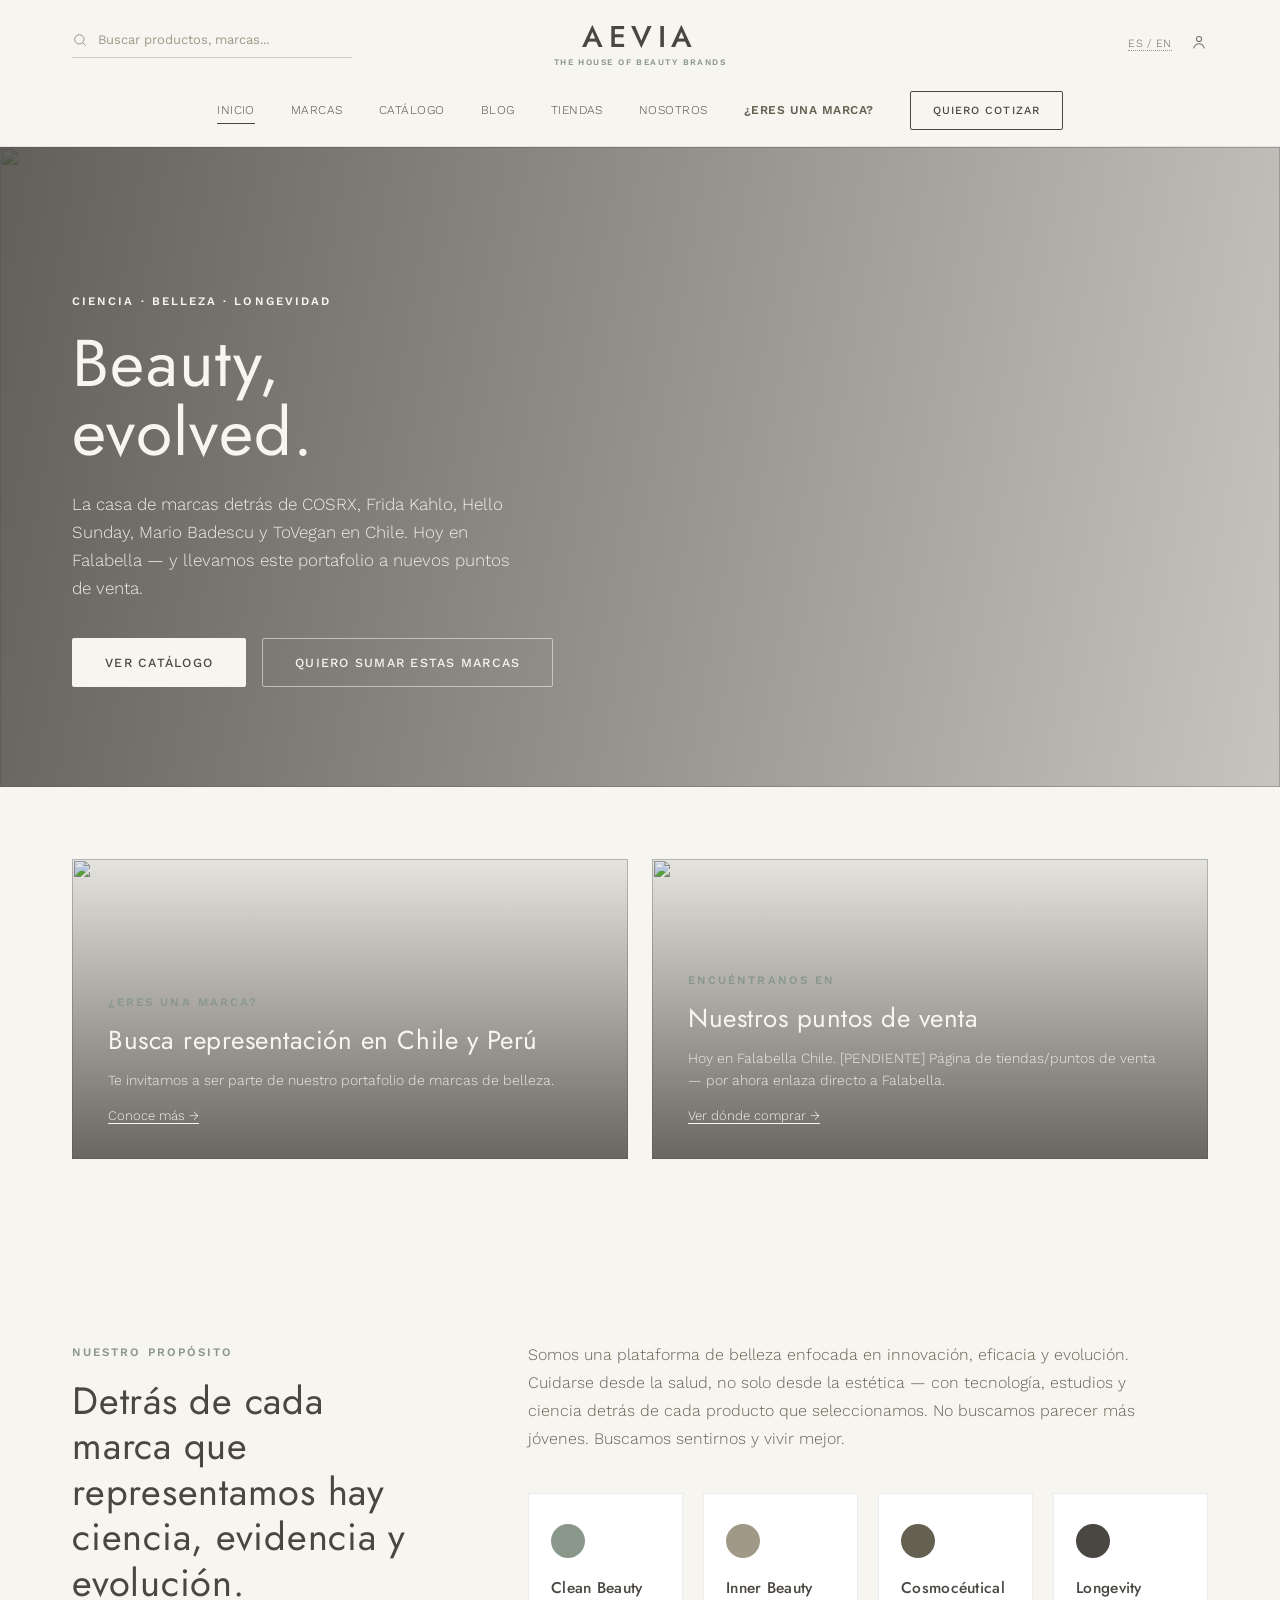
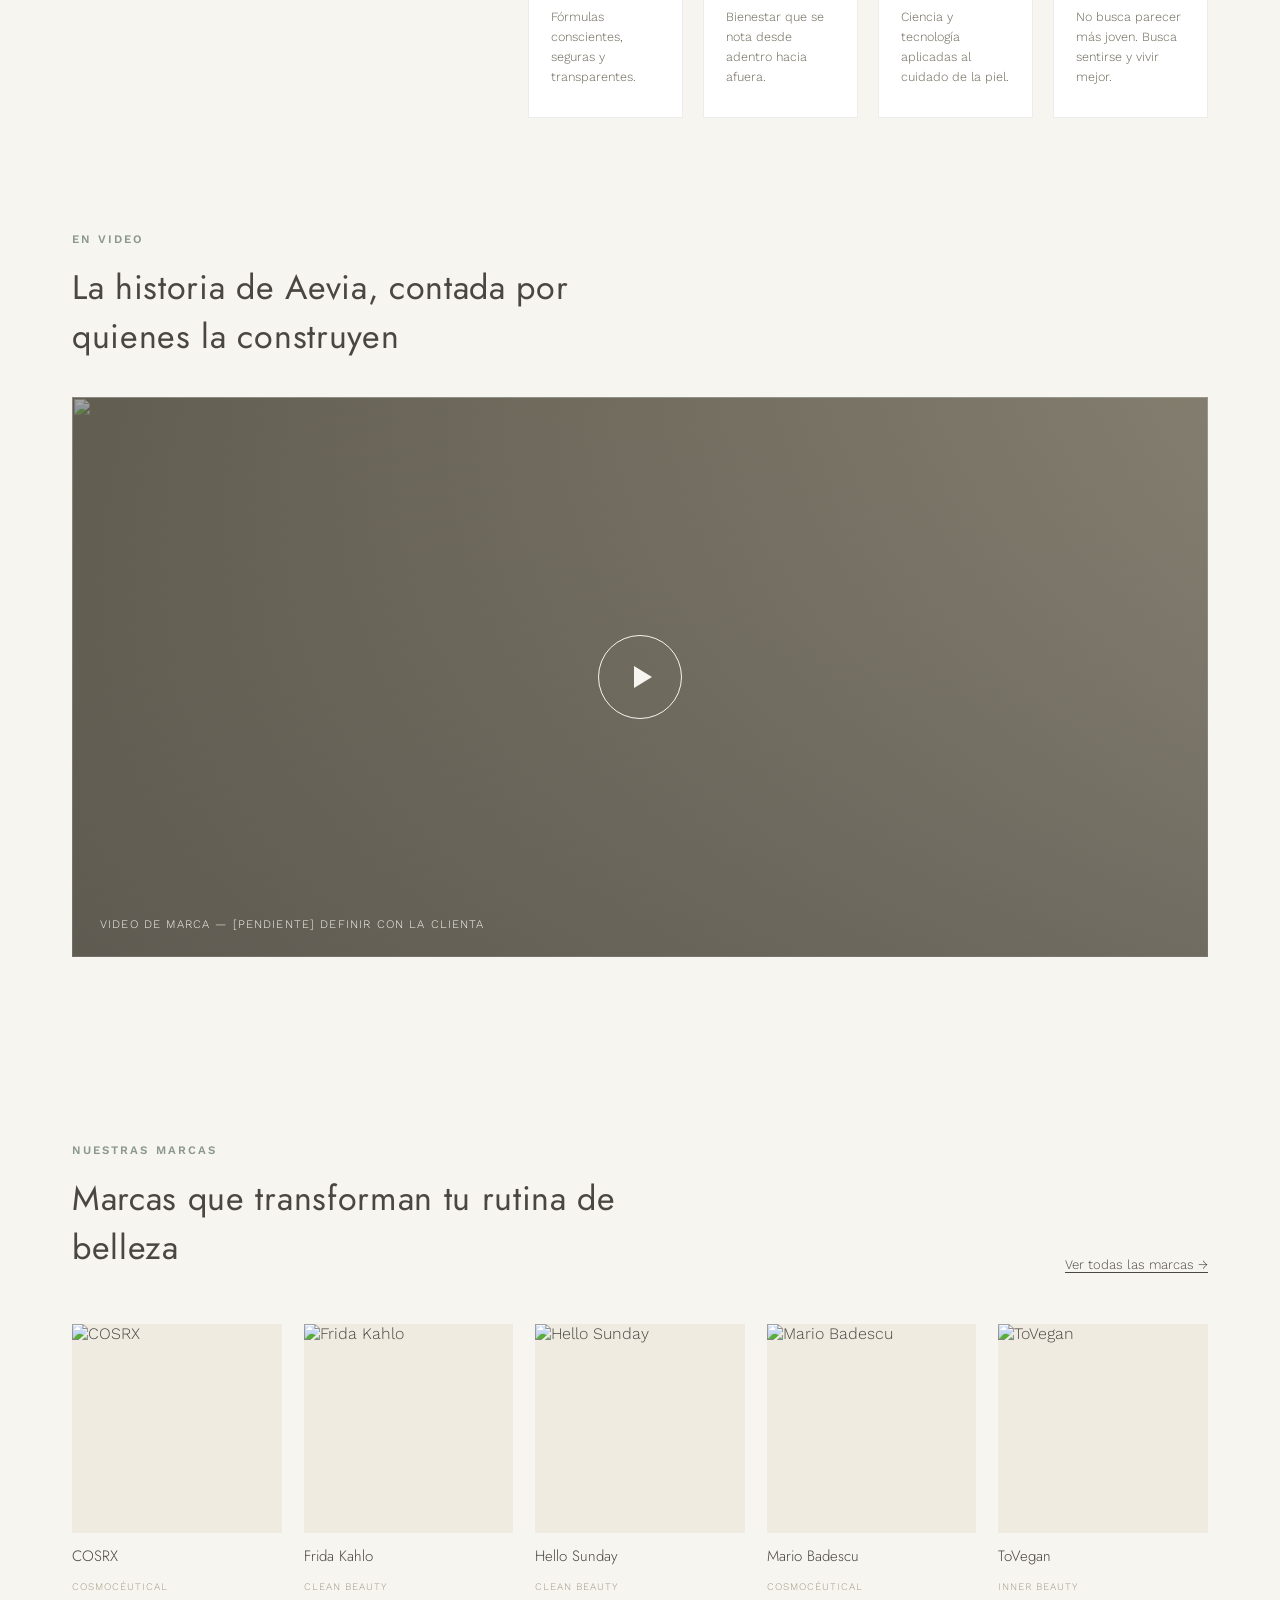
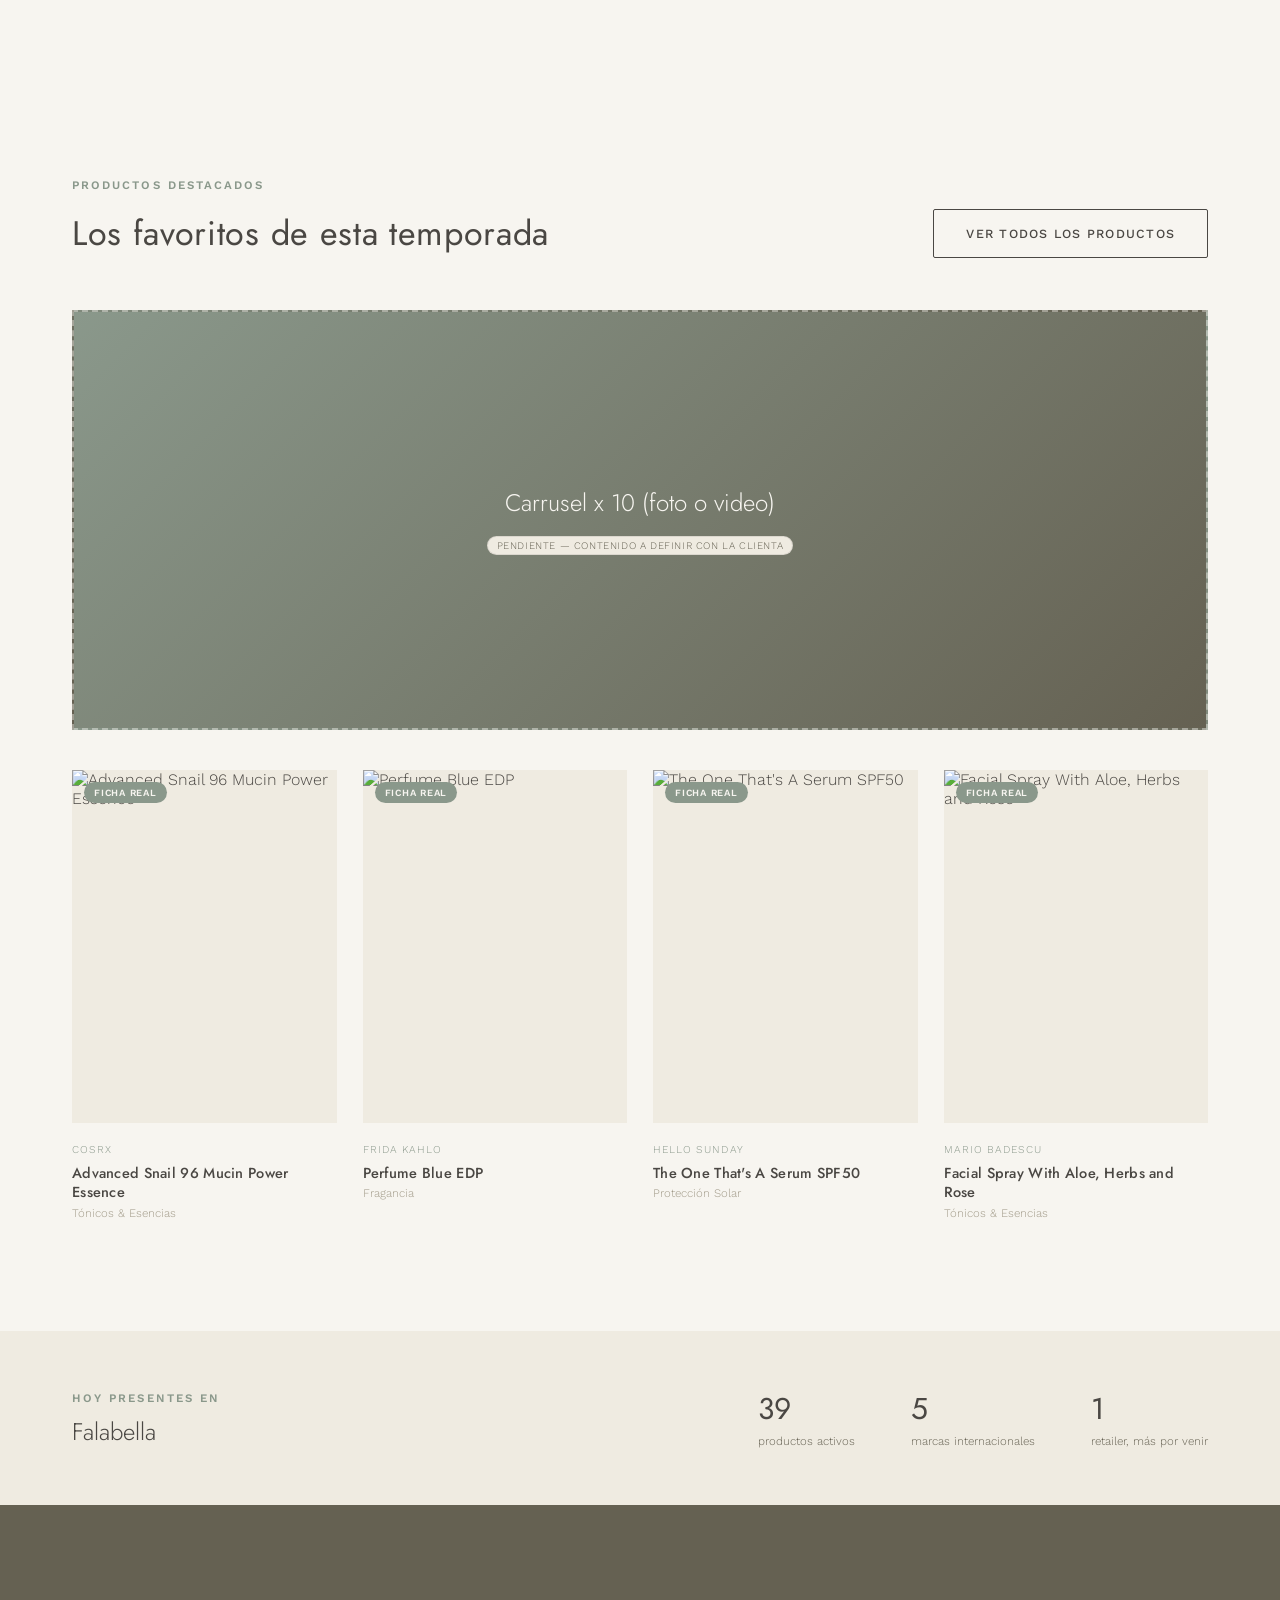
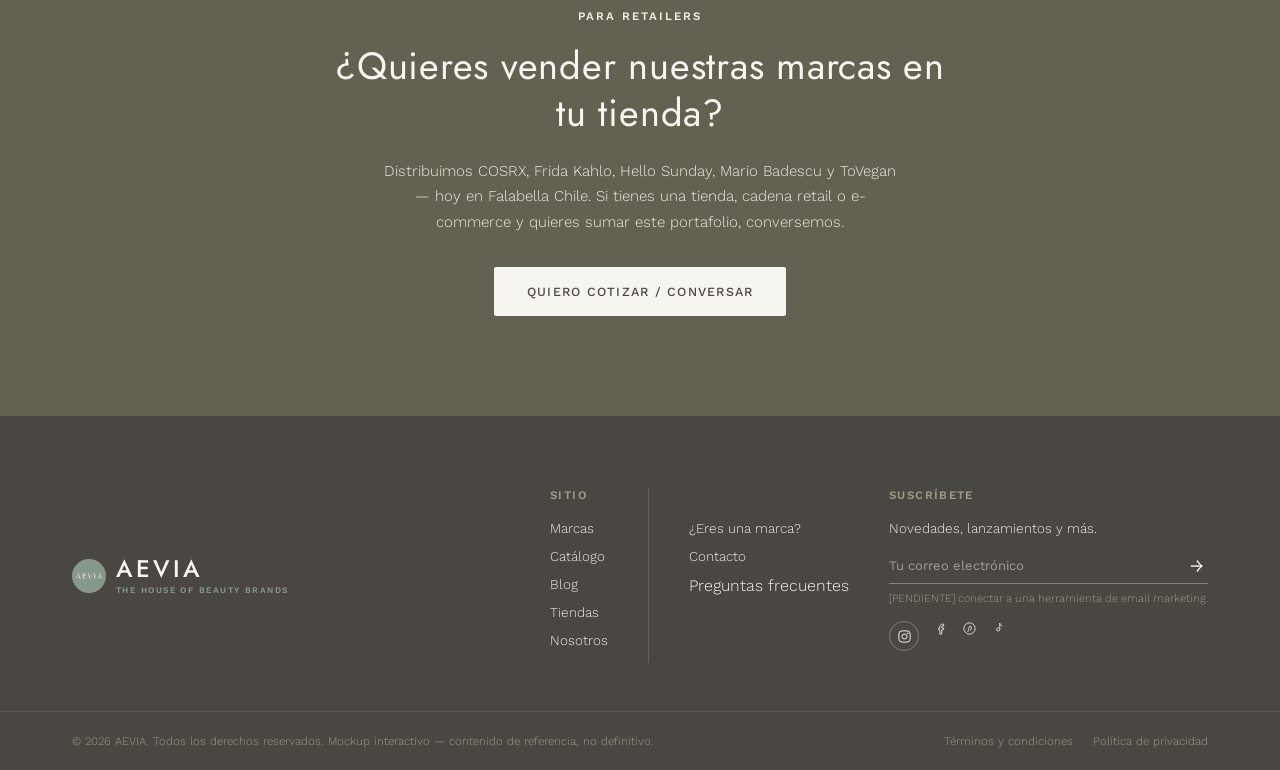
==== index.html @ 747edf34 "Add files via upload" ====
<!doctype html>
<html lang="es">
<head>
<meta charset="utf-8">
<meta name="viewport" content="width=device-width, initial-scale=1">
<title>AEVIA — The House of Beauty Brands</title>
<meta name="description" content="Catálogo B2B de AEVIA, casa de marcas de belleza. Cosmética clínica, clean beauty y longevity. Mockup interactivo — no es la tienda final.">
<link rel="preconnect" href="https://fonts.googleapis.com">
<link rel="preconnect" href="https://fonts.gstatic.com" crossorigin>
<link href="https://fonts.googleapis.com/css2?family=Jost:wght@300;400;500;600&family=Work+Sans:wght@300;400;500;600&display=swap" rel="stylesheet">
<link rel="stylesheet" href="css/styles.css?v=4">
</head>
<body>
<a class="skip-link" href="#main">Saltar al contenido</a>

<header class="site-header">
  <div class="header-top">
    <form class="header-search" action="catalogo.html" method="get">
      <svg width="16" height="16" viewBox="0 0 24 24" fill="none"><circle cx="11" cy="11" r="7" stroke="#4a4743" stroke-width="1.5"/><path d="m20 20-3.5-3.5" stroke="#4a4743" stroke-width="1.5" stroke-linecap="round"/></svg>
      <input type="search" name="buscar" placeholder="Buscar productos, marcas...">
    </form>
    <a href="index.html" class="brand-lockup-center">
      <span class="logo">AEVIA</span>
      <span class="sub">THE HOUSE OF BEAUTY BRANDS</span>
    </a>
    <div class="header-actions">
      <span class="lang-toggle" title="[PENDIENTE] Sitio bilingüe — hoy solo en español">ES / EN</span>
      <span class="icon-link" title="[PENDIENTE] Cuenta de usuario — fase 2, requiere carrito" aria-label="Mi cuenta (pendiente)">
        <svg width="18" height="18" viewBox="0 0 24 24" fill="none"><circle cx="12" cy="8" r="3.4" stroke="#4a4743" stroke-width="1.4"/><path d="M5 20c1.2-3.8 4.2-5.8 7-5.8s5.8 2 7 5.8" stroke="#4a4743" stroke-width="1.4" stroke-linecap="round"/></svg>
      </span>
      <button class="nav-toggle" aria-label="Abrir menú" aria-expanded="false">
        <svg width="24" height="24" viewBox="0 0 24 24" fill="none"><path d="M3 6h18M3 12h18M3 18h18" stroke="#4a4743" stroke-width="1.5"/></svg>
      </button>
    </div>
  </div>
  <nav class="main-nav">
    <a class="nav-link" data-nav="inicio" href="index.html">Inicio</a>
    <a class="nav-link" data-nav="marcas" href="marcas.html">Marcas</a>
    <a class="nav-link" data-nav="catalogo" href="catalogo.html">Catálogo</a>
    <a class="nav-link" data-nav="blog" href="blog.html">Blog</a>
    <a class="nav-link" data-nav="tiendas" href="tiendas.html">Tiendas</a>
    <a class="nav-link" data-nav="nosotros" href="nosotros.html">Nosotros</a>
    <a class="nav-link accent" data-nav="para-marcas" href="para-marcas.html">¿Eres una marca?</a>
    <a href="contacto.html"><button class="btn btn-outline-dark btn-sm">Quiero cotizar</button></a>
  </nav>
</header>

<main id="main">

  <!-- HERO -->
  <section class="hero">
    <div class="hero-media">
      <img src="https://images.unsplash.com/photo-1675773051474-55c4b7d2cf53?auto=format&fit=crop&w=1800&h=1200&q=80" alt="" loading="eager">
    </div>
    <div class="hero-content">
      <span class="eyebrow" style="color:var(--cream)">Ciencia · Belleza · Longevidad</span>
      <h1>Beauty,<br>evolved.</h1>
      <p>La casa de marcas detrás de COSRX, Frida Kahlo, Hello Sunday, Mario Badescu y ToVegan en Chile. Hoy en Falabella — y llevamos este portafolio a nuevos puntos de venta.</p>
      <div class="hero-actions">
        <a href="catalogo.html"><button class="btn btn-cream">Ver catálogo</button></a>
        <a href="contacto.html"><button class="btn btn-outline-light">Quiero sumar estas marcas</button></a>
      </div>
    </div>
  </section>

  <!-- DOS CAMINOS -->
  <section class="section-tight">
    <div class="split-banner">
      <a class="split-banner-card fade-up" href="para-marcas.html">
        <img src="https://images.unsplash.com/photo-1614935151651-0bea6508db6b?auto=format&fit=crop&w=900&h=700&q=80" alt="">
        <div class="scrim"></div>
        <span class="eyebrow" style="color:var(--sage)">¿Eres una marca?</span>
        <h3 style="font-family:'Jost',sans-serif; font-size:26px; font-weight:400; color:var(--cream); margin:12px 0 10px">Busca representación en Chile y Perú</h3>
        <p style="font-size:14px; line-height:1.6; color:var(--cream-alt); margin-bottom:16px">Te invitamos a ser parte de nuestro portafolio de marcas de belleza.</p>
        <span class="btn-link" style="color:var(--cream)">Conoce más →</span>
      </a>
      <a class="split-banner-card fade-up" href="https://www.falabella.com" target="_blank" rel="noopener">
        <img src="https://images.unsplash.com/photo-1521590832167-7bcbfaa6381f?auto=format&fit=crop&w=900&h=700&q=80" alt="">
        <div class="scrim"></div>
        <span class="eyebrow" style="color:var(--sage)">Encuéntranos en</span>
        <h3 style="font-family:'Jost',sans-serif; font-size:26px; font-weight:400; color:var(--cream); margin:12px 0 10px">Nuestros puntos de venta</h3>
        <p style="font-size:14px; line-height:1.6; color:var(--cream-alt); margin-bottom:16px">Hoy en Falabella Chile. [PENDIENTE] Página de tiendas/puntos de venta — por ahora enlaza directo a Falabella.</p>
        <span class="btn-link" style="color:var(--cream)">Ver dónde comprar →</span>
      </a>
    </div>
  </section>

  <!-- CONCEPTO / PILARES -->
  <section class="section concept" id="nosotros">
    <div class="concept-lead fade-up">
      <span class="eyebrow">Nuestro propósito</span>
      <h2>Detrás de cada marca que representamos hay ciencia, evidencia y evolución.</h2>
    </div>
    <div class="concept-body">
      <p class="fade-up">Somos una plataforma de belleza enfocada en innovación, eficacia y evolución. Cuidarse desde la salud, no solo desde la estética — con tecnología, estudios y ciencia detrás de cada producto que seleccionamos. No buscamos parecer más jóvenes. Buscamos sentirnos y vivir mejor.</p>
      <div class="pillars">
        <div class="pillar-card fade-up">
          <div class="pillar-dot" style="background:#8a988b"></div>
          <h3>Clean Beauty</h3>
          <p>Fórmulas conscientes, seguras y transparentes.</p>
        </div>
        <div class="pillar-card fade-up">
          <div class="pillar-dot" style="background:#a09987"></div>
          <h3>Inner Beauty</h3>
          <p>Bienestar que se nota desde adentro hacia afuera.</p>
        </div>
        <div class="pillar-card fade-up">
          <div class="pillar-dot" style="background:#656152"></div>
          <h3>Cosmocéutical</h3>
          <p>Ciencia y tecnología aplicadas al cuidado de la piel.</p>
        </div>
        <div class="pillar-card fade-up">
          <div class="pillar-dot" style="background:#4a4743"></div>
          <h3>Longevity</h3>
          <p>No busca parecer más joven. Busca sentirse y vivir mejor.</p>
        </div>
      </div>
    </div>
  </section>

  <!-- VIDEO DESTACADO -->
  <section class="section" style="padding-top:0">
    <div class="section-head fade-up" style="margin-bottom:36px">
      <div>
        <span class="eyebrow">En video</span>
        <h2>La historia de Aevia, contada por quienes la construyen</h2>
      </div>
    </div>
    <div class="video-block fade-up" id="video-block" role="button" tabindex="0" aria-label="Reproducir video de marca (pendiente)">
      <img src="https://images.unsplash.com/photo-1602052577122-f73b9710adba?auto=format&fit=crop&w=1600&h=1000&q=80" alt="">
      <div class="scrim"></div>
      <div class="play-btn"><div class="tri"></div></div>
      <span class="video-caption">Video de marca — [PENDIENTE] definir con la clienta</span>
    </div>
  </section>

  <!-- MARCAS -->
  <section class="section-tight" id="marcas">
    <div class="section-head fade-up">
      <div>
        <span class="eyebrow">Nuestras marcas</span>
        <h2>Marcas que transforman tu rutina de belleza</h2>
      </div>
      <a href="marcas.html" class="btn-link">Ver todas las marcas →</a>
    </div>
    <div class="brand-strip" id="brand-strip"></div>
  </section>

  <!-- CATALOGO PREVIEW -->
  <section class="section" id="catalogo">
    <div class="section-head fade-up">
      <div>
        <span class="eyebrow">Productos destacados</span>
        <h2>Los favoritos de esta temporada</h2>
      </div>
      <a href="catalogo.html"><button class="btn btn-outline-dark">Ver todos los productos</button></a>
    </div>
    <div class="carousel-placeholder fade-up">
      <span>Carrusel x 10 (foto o video)</span>
      <span class="pending-chip">Pendiente — contenido a definir con la clienta</span>
    </div>
    <div class="product-grid" id="catalog-preview" style="margin-top:40px"></div>
  </section>

  <!-- TRUST BAR -->
  <section class="trust-bar fade-up">
    <div>
      <span class="eyebrow">Hoy presentes en</span>
      <div class="trust-name">Falabella</div>
    </div>
    <div class="trust-stats">
      <div class="trust-stat"><b data-product-count>51</b><span>productos activos</span></div>
      <div class="trust-stat"><b>5</b><span>marcas internacionales</span></div>
      <div class="trust-stat"><b>1</b><span>retailer, más por venir</span></div>
    </div>
  </section>

  <!-- CTA FINAL -->
  <section class="cta-band fade-up" id="contacto">
    <span class="eyebrow">Para retailers</span>
    <h2>¿Quieres vender nuestras marcas en tu tienda?</h2>
    <p>Distribuimos COSRX, Frida Kahlo, Hello Sunday, Mario Badescu y ToVegan — hoy en Falabella Chile. Si tienes una tienda, cadena retail o e-commerce y quieres sumar este portafolio, conversemos.</p>
    <a href="contacto.html"><button class="btn btn-cream">Quiero cotizar / conversar</button></a>
  </section>

</main>

<footer class="site-footer">
  <div class="footer-top">
    <div class="brand-lockup">
      <img src="img/aevia-logo-ig.jpg" alt="AEVIA" class="brand-mark">
      <span class="brand-lockup-text">
        <span class="logo" style="color:var(--cream)">AEVIA</span>
        <span class="sub">THE HOUSE OF BEAUTY BRANDS</span>
      </span>
    </div>
    <div class="footer-cols">
      <div class="footer-col">
        <h4>Sitio</h4>
        <a href="marcas.html">Marcas</a>
        <a href="catalogo.html">Catálogo</a>
        <a href="blog.html">Blog</a>
        <a href="tiendas.html">Tiendas</a>
        <a href="nosotros.html">Nosotros</a>
      </div>
      <div class="footer-col-divider"></div>
      <div class="footer-col">
        <h4>&nbsp;</h4>
        <a href="para-marcas.html">¿Eres una marca?</a>
        <a href="contacto.html">Contacto</a>
        <span class="footer-pending-link" title="Pendiente — página de FAQ aún no construida">Preguntas frecuentes</span>
      </div>
      <div class="footer-col footer-newsletter">
        <h4>Suscríbete</h4>
        <p>Novedades, lanzamientos y más.</p>
        <form class="footer-newsletter-field" onsubmit="return false">
          <input type="email" placeholder="Tu correo electrónico" required>
          <button type="submit" aria-label="Suscribirme">&#8594;</button>
        </form>
        <small>[PENDIENTE] conectar a una herramienta de email marketing.</small>
        <div class="footer-social">
          <a href="https://instagram.com/aevia.cl" target="_blank" rel="noopener" aria-label="Instagram">
            <svg width="15" height="15" viewBox="0 0 24 24" fill="none"><rect x="3" y="3" width="18" height="18" rx="5" stroke="#F7F5F0" stroke-width="1.5"/><circle cx="12" cy="12" r="4" stroke="#F7F5F0" stroke-width="1.5"/><circle cx="17.2" cy="6.8" r="1.1" fill="#F7F5F0"/></svg>
          </a>
          <span class="icon-link" title="Pendiente — cuenta de Facebook por confirmar" aria-label="Facebook (pendiente)">
            <svg width="15" height="15" viewBox="0 0 24 24" fill="none"><path d="M15 8h2V5h-2c-2.2 0-4 1.8-4 4v2H9v3h2v7h3v-7h2.5l.5-3H14V9c0-.6.4-1 1-1Z" stroke="#F7F5F0" stroke-width="1.3" stroke-linejoin="round"/></svg>
          </span>
          <span class="icon-link" title="Pendiente — cuenta de Pinterest por confirmar" aria-label="Pinterest (pendiente)">
            <svg width="15" height="15" viewBox="0 0 24 24" fill="none"><circle cx="12" cy="12" r="9" stroke="#F7F5F0" stroke-width="1.3"/><path d="M9.5 17c1-3 1.5-5 1.5-6.5a2 2 0 1 1 4 .2c0 1.3-.8 3.3-1.2 4.3" stroke="#F7F5F0" stroke-width="1.3" stroke-linecap="round"/></svg>
          </span>
          <span class="icon-link" title="Pendiente — cuenta de TikTok por confirmar" aria-label="TikTok (pendiente)">
            <svg width="15" height="15" viewBox="0 0 24 24" fill="none"><path d="M14 4v9.5a2.5 2.5 0 1 1-2-2.45" stroke="#F7F5F0" stroke-width="1.3" stroke-linecap="round"/><path d="M14 4c.3 1.8 1.6 3.2 3.4 3.5" stroke="#F7F5F0" stroke-width="1.3" stroke-linecap="round"/></svg>
          </span>
        </div>
      </div>
    </div>
  </div>
  <div class="footer-bottom">
    <span>© 2026 AEVIA. Todos los derechos reservados. Mockup interactivo — contenido de referencia, no definitivo.</span>
    <div class="footer-bottom-links">
      <span>Términos y condiciones</span>
      <span>Política de privacidad</span>
    </div>
  </div>
</footer>

<script src="js/data.js?v=3"></script>
<script src="js/main.js?v=3"></script>
<script>
  initNav("inicio");
  initHomePage();
  initProductCount();
  initFadeUp();
  qs("#video-block").addEventListener("click", () => alert("Video pendiente — la clienta debe definir qué video quiere mostrar aquí (ver pendientes en la reunión)."));
</script>
</body>
</html>
---- css/styles.css ----
/* ==========================================================================
   AEVIA — Design system (mockup)
   Paleta y tipografías definidas en CLAUDE.md. No inventar nuevos tokens.
   ========================================================================== */

:root {
  --dark: #4a4743;
  --olive: #656152;
  --taupe: #a09987;
  --sage: #8a988b;
  --cream: #F7F5F0;
  --cream-alt: #EFEBE1;
  --white: #ffffff;

  --font-display: 'Jost', sans-serif;
  --font-body: 'Work Sans', sans-serif;

  --radius: 2px;
  --container: 1280px;
  --gutter: 72px;
  --gutter-m: 32px;
  --gutter-s: 20px;

  --ease: cubic-bezier(.4,0,.2,1);
}

* { box-sizing: border-box; }
html { scroll-behavior: smooth; }
html, body { overflow-x: hidden; }

body {
  margin: 0;
  font-family: var(--font-body);
  background: var(--cream);
  color: var(--dark);
  font-weight: 300;
  -webkit-font-smoothing: antialiased;
}

h1, h2, h3, h4, .logo, .font-display {
  font-family: var(--font-display);
  letter-spacing: .02em;
  font-weight: 400;
  margin: 0;
}

p { margin: 0; }
a { color: var(--dark); text-decoration: none; }
a:hover { opacity: .72; }
img { max-width: 100%; display: block; }
button { font-family: var(--font-body); cursor: pointer; }
input, select, textarea { font-family: var(--font-body); }

.eyebrow {
  font-size: 11.5px;
  letter-spacing: .18em;
  text-transform: uppercase;
  color: var(--sage);
  font-weight: 600;
  display: inline-block;
}

.wrap {
  max-width: var(--container);
  margin: 0 auto;
  padding-left: var(--gutter);
  padding-right: var(--gutter);
}

@media (max-width: 1100px) {
  .wrap, .section-pad { padding-left: var(--gutter-m); padding-right: var(--gutter-m); }
}
@media (max-width: 600px) {
  .wrap, .section-pad { padding-left: var(--gutter-s); padding-right: var(--gutter-s); }
}

.section-pad { padding-left: var(--gutter); padding-right: var(--gutter); }

/* ---------- Buttons ---------- */
.btn {
  display: inline-flex;
  align-items: center;
  justify-content: center;
  gap: 10px;
  padding: 16px 32px;
  border-radius: var(--radius);
  font-size: 12.5px;
  letter-spacing: .1em;
  text-transform: uppercase;
  border: 1px solid transparent;
  font-weight: 500;
  transition: all .25s var(--ease);
  white-space: nowrap;
}
.btn-primary { background: var(--dark); color: var(--cream); }
.btn-primary:hover { opacity: 1; background: #3a3733; }
.btn-cream { background: var(--cream); color: var(--dark); }
.btn-cream:hover { opacity: 1; background: var(--white); }
.btn-outline-light { background: transparent; color: var(--cream); border-color: rgba(247,245,240,.55); }
.btn-outline-light:hover { opacity: 1; background: rgba(247,245,240,.12); }
.btn-outline-dark { background: transparent; color: var(--dark); border-color: var(--dark); }
.btn-outline-dark:hover { opacity: 1; background: var(--dark); color: var(--cream); }
.btn-sm { padding: 12px 22px; font-size: 11px; }
.btn-link { font-size: 13px; text-decoration: underline; text-underline-offset: 3px; }
.btn:disabled { opacity: .4; cursor: not-allowed; }

/* ---------- Header ---------- */
.site-header {
  position: sticky; top: 0; z-index: 100;
  display: flex; flex-direction: column; gap: 20px;
  padding: 22px var(--gutter) 0;
  border-bottom: 1px solid rgba(74,71,67,.1);
  background: var(--cream);
}
.header-top { display: flex; align-items: center; justify-content: space-between; gap: 24px; }
.header-search { flex: 1; max-width: 280px; display: flex; align-items: center; gap: 10px; border-bottom: 1px solid rgba(74,71,67,.25); padding-bottom: 8px; }
.header-search svg { flex-shrink: 0; opacity: .55; }
.header-search input { flex: 1; border: none; background: transparent; font-size: 13px; color: var(--dark); padding: 2px 0; }
.header-search input::placeholder { color: var(--taupe); }
.header-search input:focus { outline: none; }

.brand-lockup { display: flex; align-items: center; gap: 10px; }
.brand-lockup-text { display: flex; flex-direction: column; line-height: 1; }
.brand-lockup .logo { font-size: 24px; font-weight: 500; letter-spacing: .12em; }
.brand-lockup .sub { font-size: 8.5px; letter-spacing: .17em; color: var(--sage); margin-top: 5px; font-family: var(--font-body); font-weight: 600; }
.brand-mark { width: 34px; height: 34px; border-radius: 50%; object-fit: cover; flex-shrink: 0; }

.brand-lockup-center { display: flex; flex-direction: column; align-items: center; line-height: 1; text-align: center; }
.brand-lockup-center .logo { font-size: 30px; font-weight: 500; letter-spacing: .18em; }
.brand-lockup-center .sub { font-size: 8.5px; letter-spacing: .17em; color: var(--sage); margin-top: 6px; font-family: var(--font-body); font-weight: 600; }

.header-actions { flex: 1; max-width: 280px; display: flex; justify-content: flex-end; align-items: center; gap: 18px; }
.header-actions .icon-link { opacity: .75; cursor: help; }
.header-actions .icon-link:hover { opacity: 1; }
.lang-toggle { font-size: 11px; letter-spacing: .06em; color: var(--olive); cursor: help; border-bottom: 1px dotted var(--taupe); }

.main-nav { display: flex; gap: 36px; align-items: center; justify-content: center; padding-bottom: 16px; }
.main-nav a.nav-link { font-size: 12px; letter-spacing: .04em; text-transform: uppercase; padding: 6px 0; border-bottom: 1px solid transparent; }
.main-nav a.nav-link.active { border-bottom-color: var(--dark); }
.main-nav a.nav-link.accent { color: var(--olive); font-weight: 600; }
.nav-toggle { display: none; background: none; border: none; padding: 8px; }
.nav-toggle svg { display: block; }

@media (max-width: 900px) {
  .site-header { padding: 18px var(--gutter-m) 0; }
  .header-search { display: none; }
  .header-actions { max-width: none; flex: 0; }
  .header-actions .lang-toggle, .header-actions .icon-link { display: none; }
  .brand-lockup-center .logo { font-size: 24px; }
  .main-nav { position: fixed; inset: 0 0 0 30%; background: var(--dark); flex-direction: column; justify-content: center; align-items: flex-start; gap: 28px; padding: 40px; transform: translateX(100%); transition: transform .35s var(--ease); }
  .main-nav.open { transform: translateX(0); }
  .main-nav a.nav-link { color: var(--cream); font-size: 20px; }
  .main-nav a.nav-link.active { border-bottom-color: var(--cream); }
  .main-nav a.nav-link.accent { color: var(--taupe); }
  .main-nav .btn { border-color: var(--cream); color: var(--cream); }
  .nav-toggle { display: block; }
  body.nav-open { overflow: hidden; }
}
@media (min-width: 901px) {
  .header-top { padding-bottom: 4px; }
}

/* ---------- Breadcrumb ---------- */
.breadcrumb { padding: 22px var(--gutter) 0; font-size: 12px; color: var(--taupe); }
.breadcrumb a { color: var(--taupe); }
.breadcrumb .sep { margin: 0 6px; }
.breadcrumb .current { color: var(--dark); }

/* ---------- Hero ---------- */
.hero {
  position: relative;
  min-height: 640px;
  display: flex; align-items: center;
  padding: 140px var(--gutter) 96px;
  overflow: hidden;
  color: var(--cream);
}
.hero-media { position: absolute; inset: 0; }
.hero-media img { width: 100%; height: 100%; object-fit: cover; }
.hero-media::after {
  content: ''; position: absolute; inset: 0;
  background: linear-gradient(100deg, rgba(74,71,67,.86) 0%, rgba(74,71,67,.6) 45%, rgba(74,71,67,.28) 100%);
}
.hero-content { position: relative; max-width: 620px; }
.hero-content h1 { font-size: clamp(40px, 5.5vw, 66px); line-height: 1.05; margin: 20px 0 22px; }
.hero-content p { font-size: 17px; line-height: 1.65; max-width: 460px; margin: 0 0 36px; font-weight: 300; opacity: .95; }
.hero-actions { display: flex; gap: 16px; flex-wrap: wrap; }

@media (max-width: 600px) {
  .hero { padding: 120px var(--gutter-s) 64px; min-height: 520px; }
  .hero-actions .btn { width: 100%; }
}

/* ---------- Generic section ---------- */
.section { padding: 110px var(--gutter); }
.section-tight { padding: 72px var(--gutter); }
@media (max-width: 900px) { .section { padding: 72px var(--gutter-m); } .section-tight { padding: 56px var(--gutter-m); } }
@media (max-width: 600px) { .section { padding: 56px var(--gutter-s); } .section-tight { padding: 44px var(--gutter-s); } }

.section-head { display: flex; justify-content: space-between; align-items: flex-end; gap: 24px; margin-bottom: 52px; flex-wrap: wrap; }
.section-head h2 { font-size: clamp(26px, 3vw, 34px); margin-top: 16px; max-width: 600px; }
.section-head-center { text-align: center; max-width: 640px; margin: 0 auto 56px; }

/* ---------- Concepto / pilares ---------- */
.concept { display: flex; gap: 96px; }
.concept-lead { width: 360px; flex-shrink: 0; }
.concept-lead h2 { font-size: clamp(28px, 3.4vw, 38px); line-height: 1.2; margin: 18px 0 0; }
.concept-body { flex-grow: 1; display: flex; flex-direction: column; gap: 40px; }
.concept-body > p { font-size: 16px; line-height: 1.75; color: var(--olive); max-width: 620px; }
.pillars { display: grid; grid-template-columns: repeat(4, minmax(0,1fr)); gap: 20px; }
.pillar-card { padding: 30px 22px; border: 1px solid rgba(74,71,67,.1); background: var(--white); transition: transform .25s var(--ease), box-shadow .25s var(--ease); }
.pillar-card:hover { transform: translateY(-4px); box-shadow: 0 16px 32px rgba(74,71,67,.08); }
.pillar-dot { width: 34px; height: 34px; border-radius: 50%; margin-bottom: 18px; }
.pillar-card h3 { font-size: 15.5px; font-weight: 500; margin-bottom: 8px; }
.pillar-card p { font-size: 12.5px; line-height: 1.6; color: var(--olive); }

@media (max-width: 1100px) {
  .concept { flex-direction: column; gap: 40px; }
  .concept-lead { width: 100%; }
}
@media (max-width: 700px) { .pillars { grid-template-columns: repeat(2, minmax(0,1fr)); } }

/* ---------- Video block ---------- */
.video-block {
  position: relative; height: 560px; overflow: hidden;
  display: flex; align-items: center; justify-content: center;
  background: linear-gradient(135deg, var(--olive), var(--taupe));
  cursor: pointer;
}
.video-block img { position: absolute; inset: 0; width: 100%; height: 100%; object-fit: cover; opacity: .55; }
.video-block .scrim { position: absolute; inset: 0; background: linear-gradient(180deg, rgba(74,71,67,.15), rgba(74,71,67,.55)); }
.play-btn {
  position: relative; width: 84px; height: 84px; border-radius: 50%;
  border: 1.5px solid var(--cream); display: flex; align-items: center; justify-content: center;
  transition: transform .25s var(--ease), background .25s var(--ease);
}
.video-block:hover .play-btn { transform: scale(1.08); background: rgba(247,245,240,.12); }
.play-btn .tri { width: 0; height: 0; border-top: 11px solid transparent; border-bottom: 11px solid transparent; border-left: 18px solid var(--cream); margin-left: 5px; }
.video-caption { position: absolute; bottom: 26px; left: 28px; font-size: 11.5px; letter-spacing: .1em; text-transform: uppercase; color: var(--cream); z-index: 2; }
@media (max-width: 700px) { .video-block { height: 380px; } }

/* ---------- Marcas grid (home strip) ---------- */
.brand-strip { display: grid; grid-template-columns: repeat(5, minmax(0,1fr)); gap: 22px; margin-top: 40px; }
.brand-tile { display: flex; flex-direction: column; gap: 12px; }
.brand-tile-img { position: relative; aspect-ratio: 1/1; overflow: hidden; background: var(--cream-alt); }
.brand-tile-img img { position: absolute; inset: 0; width: 100%; height: 100%; object-fit: cover; transition: transform .4s var(--ease); }
.brand-tile:hover .brand-tile-img img { transform: scale(1.06); }
.brand-tile-name { font-family: var(--font-display); font-size: 15px; color: var(--dark); }
.brand-tile-cat { font-size: 10px; letter-spacing: .1em; text-transform: uppercase; color: var(--taupe); margin-top: 2px; display: block; }
@media (max-width: 900px) { .brand-strip { grid-template-columns: repeat(3, minmax(0,1fr)); } }
@media (max-width: 560px) { .brand-strip { grid-template-columns: repeat(2, minmax(0,1fr)); } }

/* ---------- Split banner (dos caminos) ---------- */
.split-banner { display: flex; gap: 24px; flex-wrap: wrap; }
.split-banner-card {
  flex: 1; min-width: 280px; position: relative; min-height: 300px;
  display: flex; flex-direction: column; justify-content: flex-end;
  padding: 36px; overflow: hidden;
}
.split-banner-card img { position: absolute; inset: 0; width: 100%; height: 100%; object-fit: cover; transition: transform .4s var(--ease); }
.split-banner-card:hover img { transform: scale(1.05); }
.split-banner-card .scrim { position: absolute; inset: 0; background: linear-gradient(180deg, rgba(74,71,67,.1), rgba(74,71,67,.82)); }
.split-banner-card > *:not(img):not(.scrim) { position: relative; z-index: 2; }

/* ---------- Carousel placeholder (Home) ---------- */
.carousel-placeholder {
  position: relative; height: 420px; overflow: hidden;
  display: flex; flex-direction: column; align-items: center; justify-content: center; gap: 16px;
  background: linear-gradient(135deg, var(--sage), var(--olive));
  border: 2px dashed rgba(247,245,240,.4);
}
.carousel-placeholder span:first-child { font-family: var(--font-display); font-size: 24px; color: var(--cream); }
@media (max-width: 700px) { .carousel-placeholder { height: 260px; } }

/* ---------- Brand cards (marcas.html) ---------- */
.brand-cards { display: grid; grid-template-columns: repeat(3, minmax(0,1fr)); gap: 28px; }
.brand-card { display: block; background: var(--white); border: 1px solid rgba(74,71,67,.08); }
.brand-card-media { position: relative; height: 260px; overflow: hidden; }
.brand-card-media img { width: 100%; height: 100%; object-fit: cover; transition: transform .4s var(--ease); }
.brand-card:hover .brand-card-media img { transform: scale(1.05); }
.brand-card-body { padding: 24px 24px 28px; }
.brand-card-body h3 { font-size: 20px; margin-bottom: 8px; }
.brand-card-body p { font-size: 13px; color: var(--olive); line-height: 1.6; margin-bottom: 14px; }
.brand-card-body .count { font-size: 11px; letter-spacing: .08em; text-transform: uppercase; color: var(--taupe); }
@media (max-width: 900px) { .brand-cards { grid-template-columns: repeat(2, minmax(0,1fr)); } }
@media (max-width: 600px) { .brand-cards { grid-template-columns: 1fr; } }

/* ---------- Product grid ---------- */
.product-grid { display: grid; grid-template-columns: repeat(4, minmax(0,1fr)); gap: 30px 26px; }
.product-card { display: block; }
.product-media { position: relative; aspect-ratio: 3/4; overflow: hidden; background: var(--cream-alt); margin-bottom: 15px; }
.product-media img { width: 100%; height: 100%; object-fit: cover; transition: transform .5s var(--ease); }
.product-card:hover .product-media img { transform: scale(1.045); }
.product-badge {
  position: absolute; top: 12px; left: 12px; z-index: 2;
  font-size: 9.5px; letter-spacing: .08em; text-transform: uppercase; font-weight: 600;
  padding: 5px 10px; border-radius: 20px;
}
.product-badge.real { background: var(--sage); color: var(--cream); }
.product-badge.pending { background: var(--white); color: var(--olive); border: 1px solid var(--taupe); }
.product-brand { font-size: 10.5px; letter-spacing: .1em; text-transform: uppercase; color: var(--sage); }
.product-name { font-size: 14.5px; font-weight: 500; margin: 6px 0 0; line-height: 1.35; }
.product-cat { font-size: 11.5px; color: var(--taupe); margin-top: 4px; }

@media (max-width: 1100px) { .product-grid { grid-template-columns: repeat(3, minmax(0,1fr)); } }
@media (max-width: 700px) { .product-grid { grid-template-columns: repeat(2, minmax(0,1fr)); gap: 24px 16px; } }
@media (max-width: 420px) { .product-grid { grid-template-columns: 1fr; max-width: 320px; margin: 0 auto; } }

/* ---------- Catalog filters ---------- */
.catalog-toolbar { display: flex; flex-wrap: wrap; gap: 16px; align-items: center; justify-content: space-between; margin-bottom: 40px; padding-bottom: 28px; border-bottom: 1px solid rgba(74,71,67,.12); }
.filter-group { display: flex; gap: 10px; flex-wrap: wrap; }
.pill-select {
  appearance: none; background: var(--white); border: 1px solid rgba(74,71,67,.18);
  padding: 11px 34px 11px 16px; font-size: 12.5px; letter-spacing: .03em; color: var(--dark);
  border-radius: 20px;
  background-image: url("data:image/svg+xml;utf8,<svg xmlns='http://www.w3.org/2000/svg' width='10' height='6'><path d='M0 0l5 6 5-6z' fill='%234a4743'/></svg>");
  background-repeat: no-repeat; background-position: right 14px center;
}
.search-input {
  border: 1px solid rgba(74,71,67,.18); background: var(--white); padding: 11px 16px;
  font-size: 13px; border-radius: 20px; min-width: 220px; color: var(--dark);
}
.search-input:focus, .pill-select:focus { outline: 1.5px solid var(--sage); }
.result-count { font-size: 12.5px; color: var(--taupe); }
.empty-state { padding: 80px 0; text-align: center; color: var(--taupe); font-size: 14px; }

/* ---------- Trust bar ---------- */
.trust-bar { padding: 56px var(--gutter); background: var(--cream-alt); display: flex; align-items: center; justify-content: space-between; flex-wrap: wrap; gap: 32px; }
.trust-name { font-size: 24px; font-family: var(--font-display); margin-top: 8px; }
.trust-stats { display: flex; gap: 56px; flex-wrap: wrap; }
.trust-stat b { display: block; font-size: 30px; font-family: var(--font-display); font-weight: 400; }
.trust-stat span { font-size: 11.5px; color: var(--olive); margin-top: 4px; display: block; }

/* ---------- CTA band ---------- */
.cta-band { padding: 100px var(--gutter); background: var(--olive); color: var(--cream); text-align: center; }
.cta-band .eyebrow { color: var(--cream-alt); }
.cta-band h2 { font-size: clamp(26px, 3.6vw, 38px); margin: 18px auto 22px; max-width: 640px; line-height: 1.25; }
.cta-band p { max-width: 520px; margin: 0 auto 32px; font-size: 15px; line-height: 1.7; color: var(--cream-alt); }

/* ---------- Footer ---------- */
.site-footer { background: var(--dark); color: var(--cream); }
.footer-top { padding: 72px var(--gutter) 48px; display: flex; justify-content: space-between; gap: 48px; flex-wrap: wrap; }
.footer-cols { display: flex; gap: 40px; flex-wrap: wrap; align-items: flex-start; }
.footer-col-divider { width: 1px; align-self: stretch; background: rgba(247,245,240,.15); }
@media (max-width: 700px) { .footer-col-divider { display: none; } }
.footer-col h4 { font-size: 11.5px; letter-spacing: .12em; text-transform: uppercase; color: var(--taupe); margin-bottom: 18px; font-family: var(--font-body); font-weight: 600; }
.footer-col a, .footer-col p { display: block; font-size: 13.5px; color: var(--cream-alt); margin-bottom: 12px; }
.footer-bottom { padding: 22px var(--gutter); border-top: 1px solid rgba(247,245,240,.1); display: flex; justify-content: space-between; font-size: 11.5px; color: var(--taupe); flex-wrap: wrap; gap: 10px; }
.footer-bottom-links { display: flex; gap: 20px; }
.footer-bottom-links a { color: var(--taupe); }
@media (max-width: 700px) { .footer-top, .footer-bottom { padding-left: var(--gutter-m); padding-right: var(--gutter-m); } .footer-bottom { flex-direction: column; } }

.footer-newsletter { min-width: 240px; }
.footer-newsletter-field { display: flex; align-items: center; border-bottom: 1px solid rgba(247,245,240,.35); margin-top: 4px; }
.footer-newsletter-field input { flex: 1; background: transparent; border: none; color: var(--cream); font-size: 13px; padding: 10px 0; }
.footer-newsletter-field input::placeholder { color: rgba(247,245,240,.5); }
.footer-newsletter-field input:focus { outline: none; }
.footer-newsletter-field button { background: none; border: none; color: var(--cream); font-size: 18px; padding: 6px 4px; }
.footer-newsletter small { display: block; color: var(--taupe); font-size: 11px; margin-top: 8px; }
.footer-social { display: flex; gap: 14px; margin-top: 16px; }
.footer-social a { width: 30px; height: 30px; border: 1px solid rgba(247,245,240,.3); border-radius: 50%; display: flex; align-items: center; justify-content: center; color: var(--cream); }
.footer-social a:hover { background: rgba(247,245,240,.1); opacity: 1; }

/* ---------- Forms ---------- */
.form-grid { display: grid; grid-template-columns: repeat(2, minmax(0,1fr)); gap: 24px; }
.field { display: flex; flex-direction: column; gap: 8px; }
.field.full { grid-column: 1 / -1; }
.field label { font-size: 12px; letter-spacing: .02em; }
.field input, .field select, .field textarea {
  background: transparent; border: none; border-bottom: 1px solid rgba(74,71,67,.3);
  padding: 10px 2px; font-size: 14.5px; color: var(--dark); border-radius: 0;
}
.field input:focus, .field select:focus, .field textarea:focus { outline: none; border-bottom-color: var(--dark); }
.field textarea { resize: vertical; min-height: 90px; font-family: var(--font-body); }
.field.on-dark label { color: var(--cream-alt); }
.field.on-dark input, .field.on-dark select, .field.on-dark textarea { color: var(--cream); border-bottom-color: rgba(247,245,240,.4); }
.field.on-dark select option { color: var(--dark); }
.field-error { font-size: 11.5px; color: #b5544a; min-height: 14px; }
.field.invalid input, .field.invalid select, .field.invalid textarea { border-bottom-color: #b5544a; }
@media (max-width: 700px) { .form-grid { grid-template-columns: 1fr; } }

.form-success { display: none; padding: 40px; background: var(--cream-alt); text-align: center; }
.form-success.show { display: block; }
.form-success h3 { font-size: 22px; margin-bottom: 10px; }
.form-success p { color: var(--olive); font-size: 14px; line-height: 1.6; }

/* ---------- Product detail ---------- */
.product-detail { display: flex; gap: 72px; padding: 44px var(--gutter) 100px; }
.pd-gallery { width: 46%; max-width: 560px; flex-shrink: 0; display: flex; flex-direction: column; gap: 14px; }
.pd-main-media { aspect-ratio: 4/5; overflow: hidden; background: var(--cream-alt); }
.pd-main-media img { width: 100%; height: 100%; object-fit: cover; }
.pd-thumbs { display: grid; grid-template-columns: repeat(4, minmax(0,1fr)); gap: 10px; }
.pd-thumb { aspect-ratio: 1/1; overflow: hidden; background: var(--cream-alt); border: 2px solid transparent; cursor: pointer; }
.pd-thumb.active { border-color: var(--dark); }
.pd-thumb img { width: 100%; height: 100%; object-fit: cover; }

.pd-info { flex-grow: 1; display: flex; flex-direction: column; padding-top: 4px; }
.pd-info h1 { font-size: clamp(28px, 3.2vw, 36px); margin: 14px 0 8px; line-height: 1.2; }
.pd-sub { font-size: 14.5px; color: var(--olive); margin-bottom: 26px; }
.pd-desc { font-size: 15px; line-height: 1.75; max-width: 480px; margin-bottom: 26px; }
.pd-tags { display: flex; gap: 10px; flex-wrap: wrap; margin-bottom: 32px; }
.pd-tag { font-size: 10.5px; border: 1px solid rgba(74,71,67,.2); padding: 6px 14px; border-radius: 20px; color: var(--olive); }
.brand-pill.active { background: var(--dark); color: var(--cream); border-color: var(--dark); }
.pd-note { background: var(--cream-alt); padding: 24px 28px; max-width: 480px; margin-bottom: 28px; }
.pd-note p { font-size: 12.5px; line-height: 1.7; color: var(--olive); }
.pd-actions { display: flex; gap: 16px; align-items: center; flex-wrap: wrap; }
.pd-pending-flag { display: inline-flex; align-items: center; gap: 8px; font-size: 11.5px; color: var(--olive); background: var(--cream-alt); padding: 8px 14px; border-radius: 20px; margin-bottom: 20px; }
.pd-pending-flag .dot { width: 6px; height: 6px; border-radius: 50%; background: var(--taupe); }

@media (max-width: 1000px) {
  .product-detail { flex-direction: column; padding: 32px var(--gutter-m) 72px; }
  .pd-gallery { width: 100%; max-width: none; }
}
@media (max-width: 600px) { .product-detail { padding: 24px var(--gutter-s) 56px; } }

/* ---------- Tabs ---------- */
.tabs-nav { display: flex; gap: 40px; border-bottom: 1px solid rgba(74,71,67,.12); margin-bottom: 36px; overflow-x: auto; }
.tab-btn { font-size: 12.5px; letter-spacing: .05em; text-transform: uppercase; padding: 15px 0; color: var(--taupe); background: none; border: none; border-bottom: 2px solid transparent; white-space: nowrap; }
.tab-btn.active { color: var(--dark); border-bottom-color: var(--dark); }
.tab-panel { display: none; font-size: 14.5px; line-height: 1.8; color: var(--olive); max-width: 760px; }
.tab-panel.active { display: block; }

/* ---------- Pending / placeholder marker ---------- */
.pending-note { color: var(--taupe); font-style: italic; }
.pending-chip { display: inline-block; font-size: 10px; letter-spacing: .06em; text-transform: uppercase; color: var(--olive); background: var(--cream-alt); border: 1px solid rgba(74,71,67,.12); padding: 3px 9px; border-radius: 10px; }

/* ---------- Nosotros page ---------- */
.story-split { display: flex; gap: 80px; align-items: center; }
.story-media { width: 46%; flex-shrink: 0; aspect-ratio: 4/5; overflow: hidden; }
.story-media img { width: 100%; height: 100%; object-fit: cover; }
.story-copy { flex-grow: 1; }
.story-copy h2 { font-size: clamp(26px, 3.2vw, 36px); margin: 16px 0 22px; line-height: 1.25; }
.story-copy p { font-size: 15.5px; line-height: 1.8; color: var(--olive); margin-bottom: 18px; max-width: 560px; }
.story-split.reverse { flex-direction: row-reverse; }
@media (max-width: 900px) { .story-split, .story-split.reverse { flex-direction: column; gap: 32px; } .story-media { width: 100%; } }

.timeline { display: flex; flex-direction: column; gap: 0; }
.timeline-item { display: flex; gap: 32px; padding: 28px 0; border-bottom: 1px solid rgba(74,71,67,.1); }
.timeline-item .year { width: 90px; flex-shrink: 0; font-family: var(--font-display); font-size: 20px; color: var(--sage); }
.timeline-item .txt h4 { font-size: 15.5px; font-weight: 500; margin-bottom: 6px; }
.timeline-item .txt p { font-size: 13.5px; color: var(--olive); line-height: 1.6; }

.value-grid { display: grid; grid-template-columns: repeat(2, minmax(0,1fr)); gap: 20px; }
.value-card { padding: 28px; border: 1px solid rgba(74,71,67,.1); }
.value-card h3 { font-size: 15px; margin-bottom: 8px; }
.value-card p { font-size: 13px; color: var(--olive); line-height: 1.6; }

/* ---------- Utility ---------- */
.fade-up { opacity: 0; transform: translateY(22px); transition: opacity .7s var(--ease), transform .7s var(--ease); }
.fade-up.in { opacity: 1; transform: translateY(0); }
@media (prefers-reduced-motion: reduce) { .fade-up { opacity: 1; transform: none; transition: none; } html { scroll-behavior: auto; } }

.divider-y { height: 1px; background: rgba(74,71,67,.1); }
.center { text-align: center; }
.mt-0 { margin-top: 0; }

.page-intro { padding: 64px var(--gutter) 0; }
.page-intro .eyebrow { display: block; margin-bottom: 16px; }
.page-intro h1 { font-size: clamp(32px, 4.4vw, 50px); max-width: 720px; line-height: 1.15; }
.page-intro p.lead { font-size: 16px; color: var(--olive); max-width: 560px; margin-top: 20px; line-height: 1.7; }

.skip-link { position: absolute; left: -999px; top: 0; background: var(--dark); color: var(--cream); padding: 12px 18px; z-index: 200; }
.skip-link:focus { left: 12px; top: 12px; }
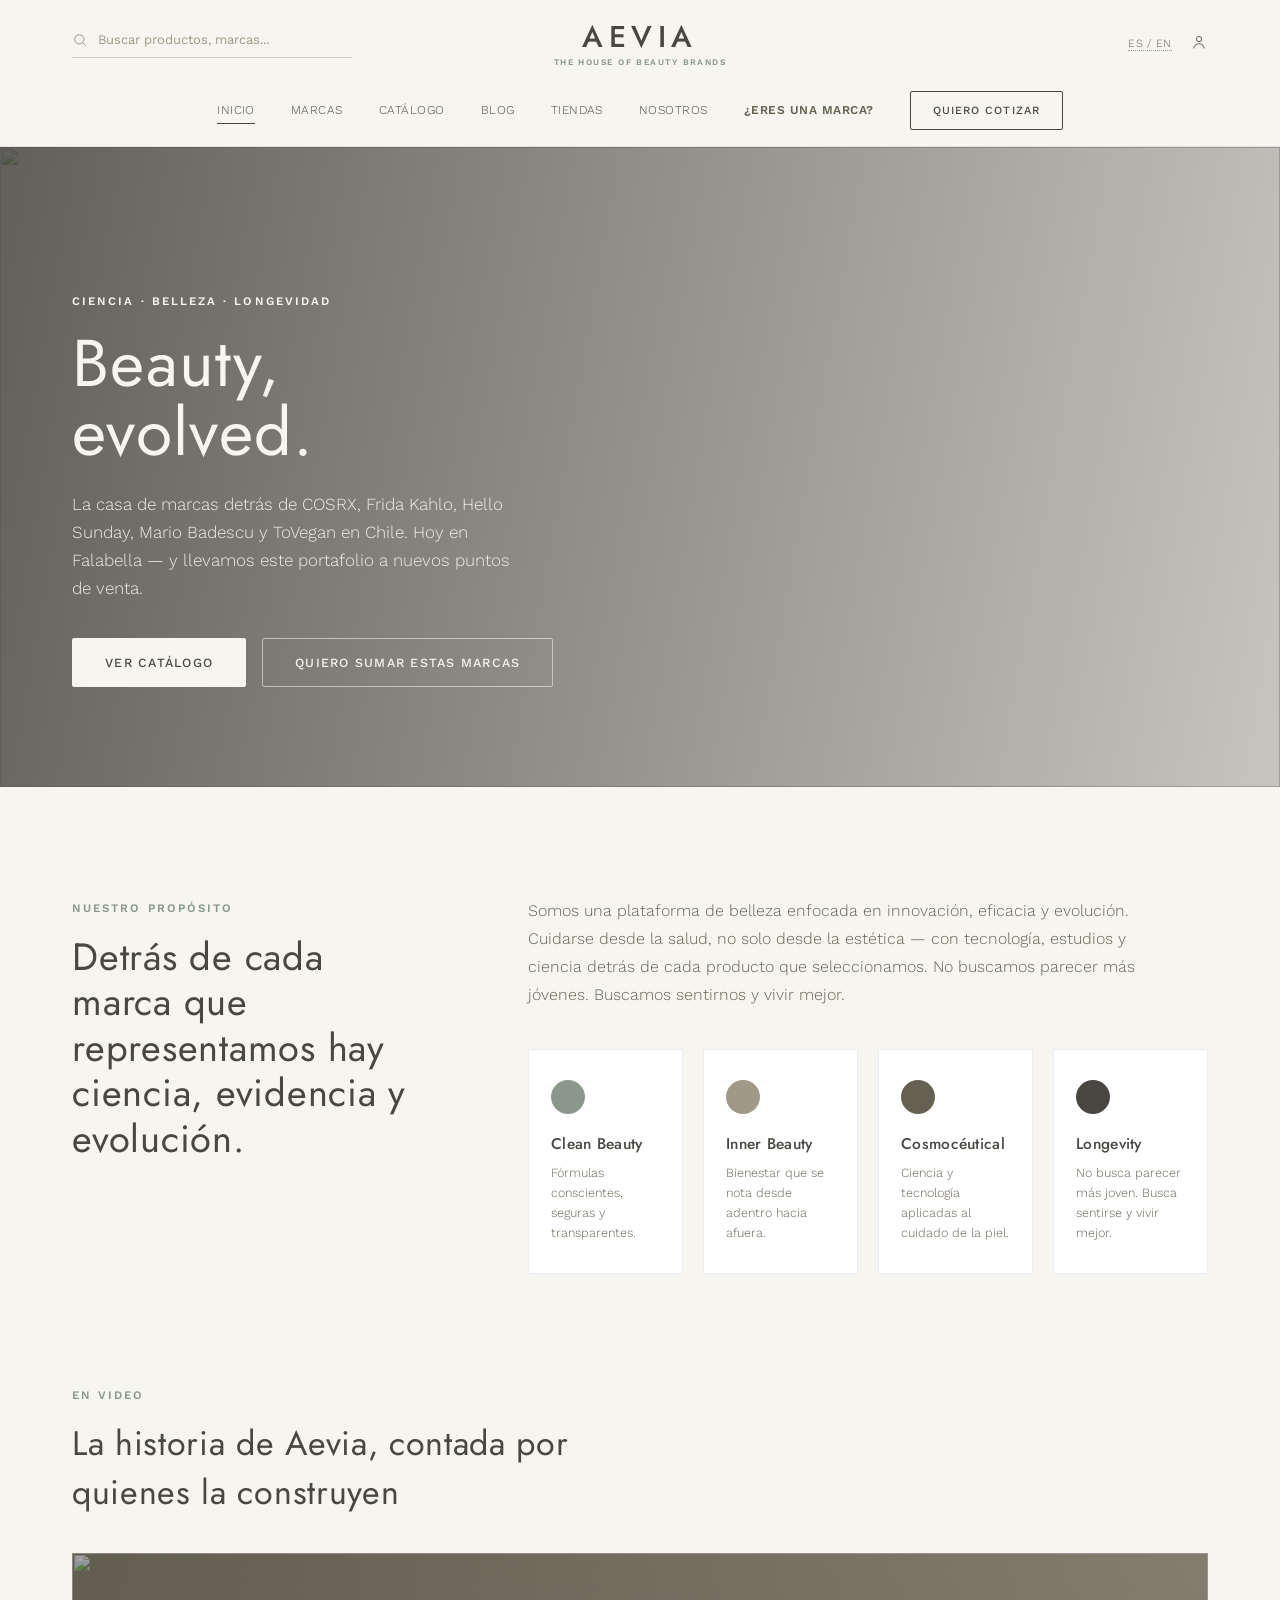
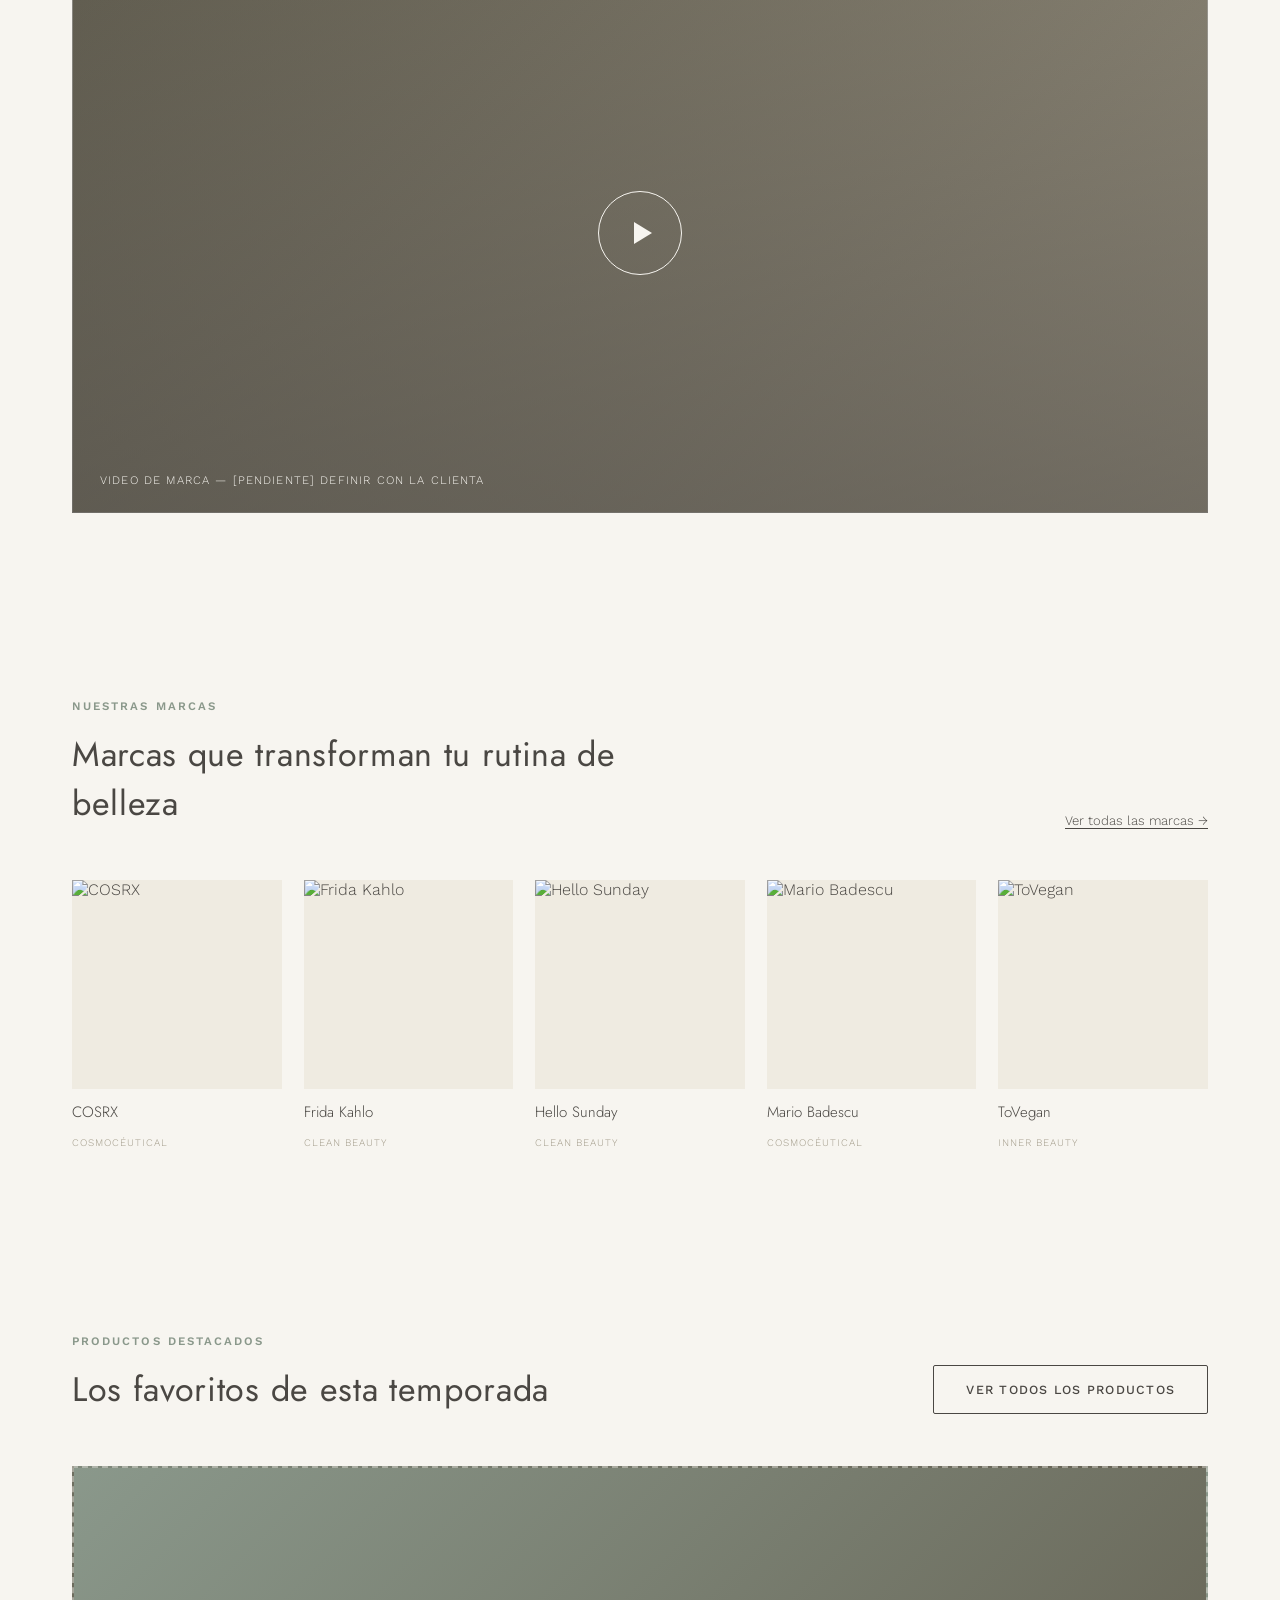
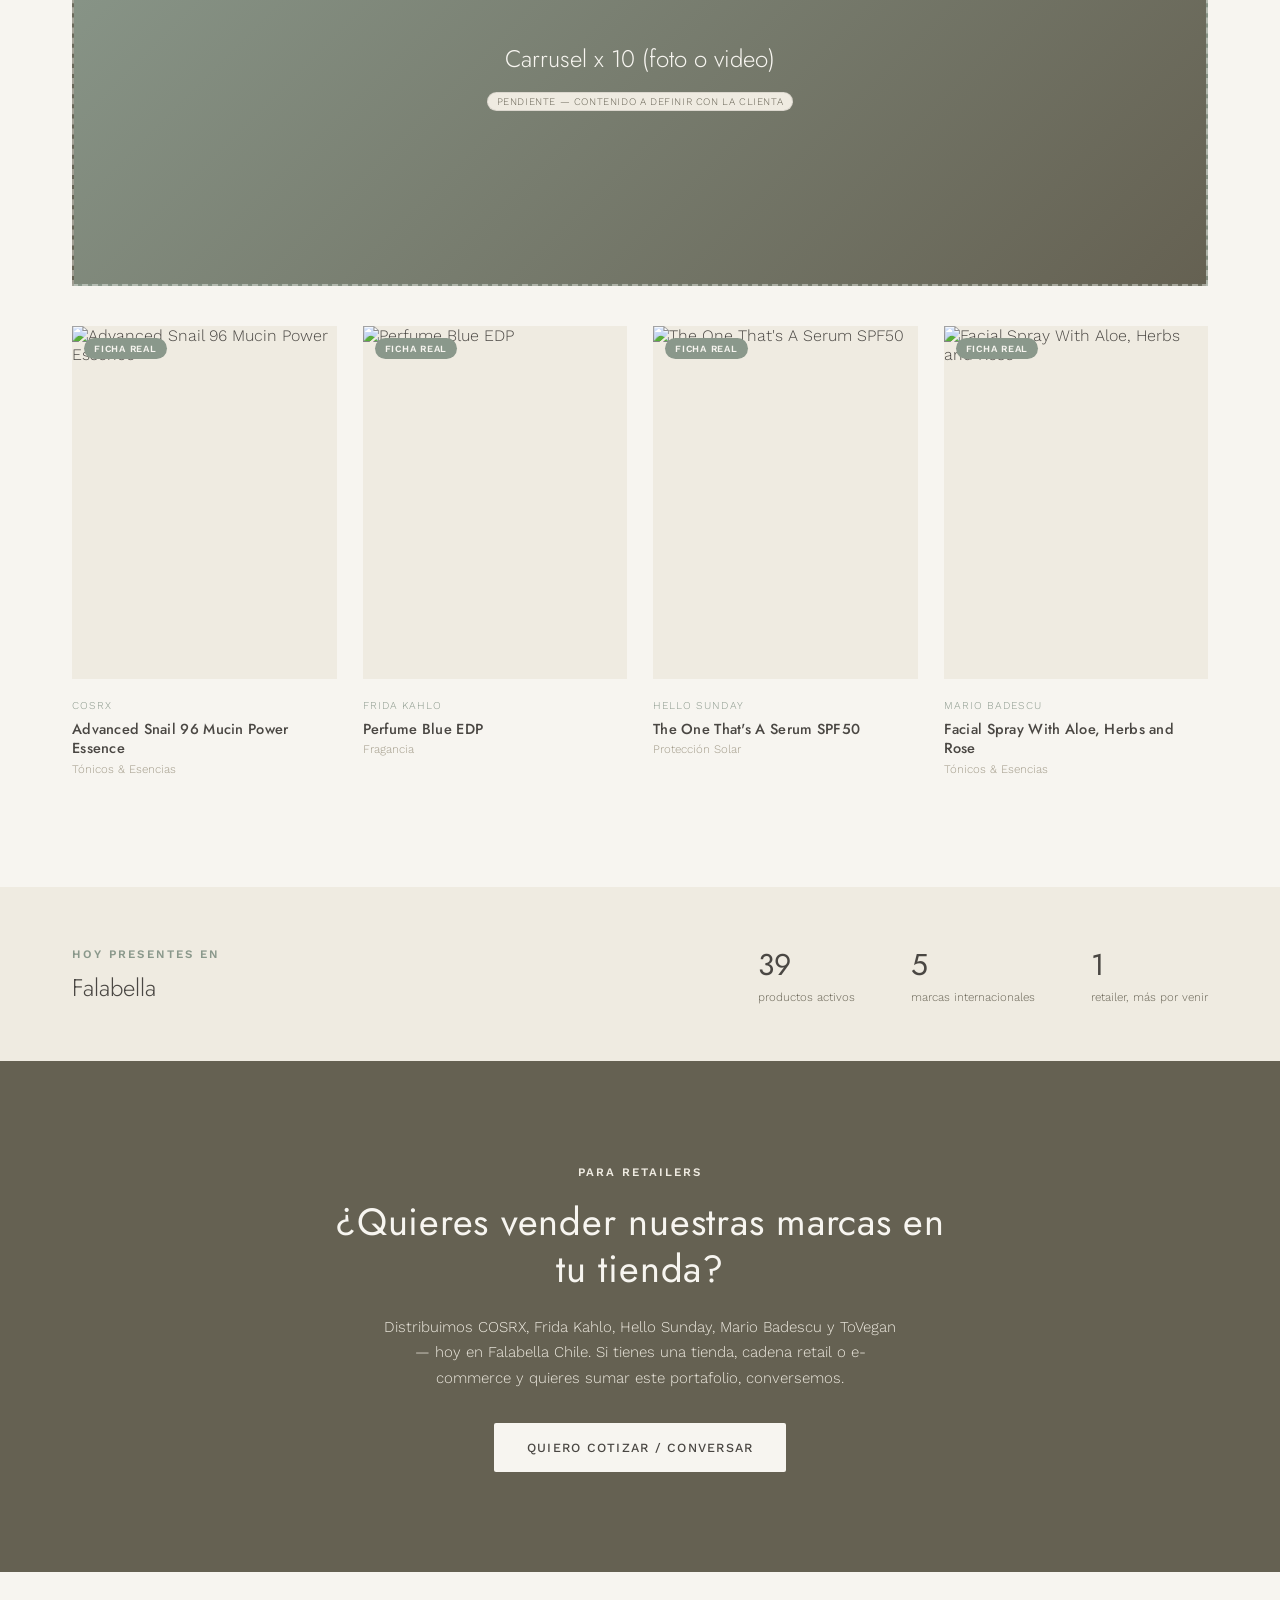
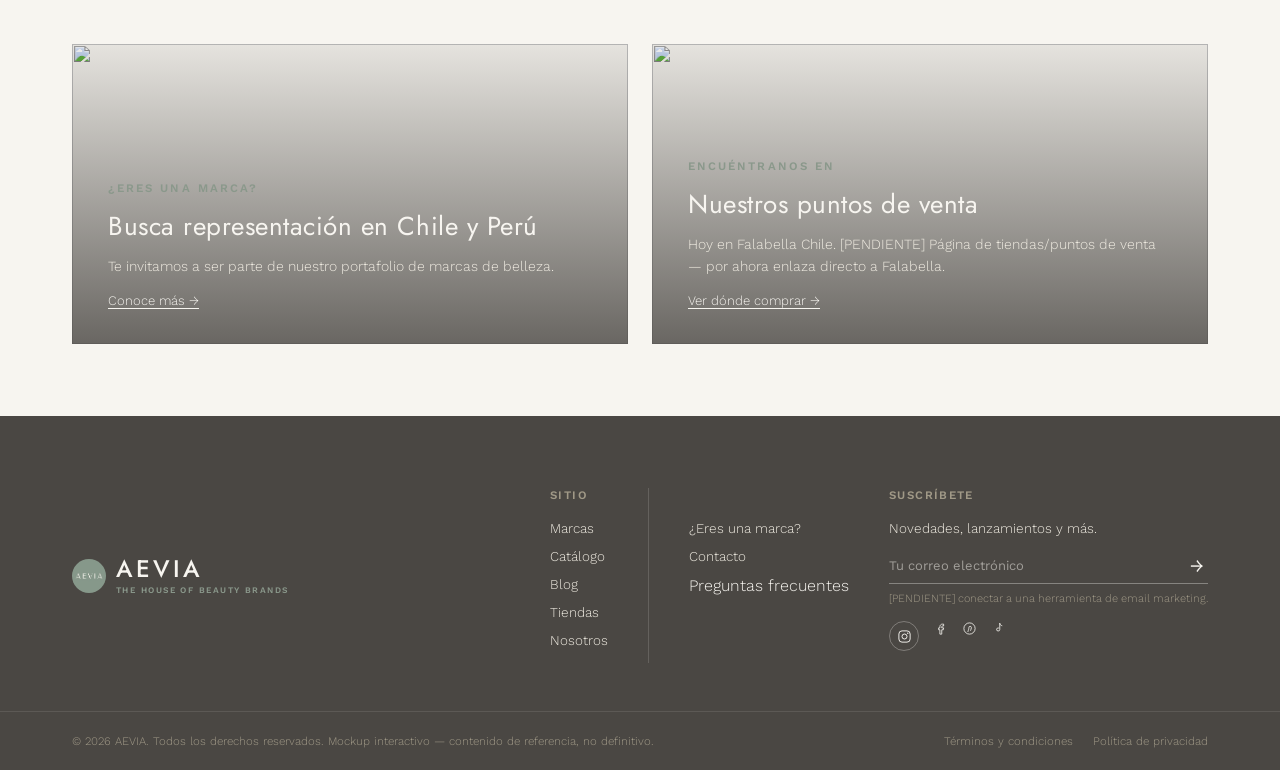
==== commit a3b6dba6: "Add files via upload" ====
--- a/index.html
+++ b/index.html
@@ -61,6 +61,104 @@
         <a href="contacto.html"><button class="btn btn-outline-light">Quiero sumar estas marcas</button></a>
       </div>
     </div>
+  </section>
+
+  <!-- CONCEPTO / PILARES -->
+  <section class="section concept" id="nosotros">
+    <div class="concept-lead fade-up">
+      <span class="eyebrow">Nuestro propósito</span>
+      <h2>Detrás de cada marca que representamos hay ciencia, evidencia y evolución.</h2>
+    </div>
+    <div class="concept-body">
+      <p class="fade-up">Somos una plataforma de belleza enfocada en innovación, eficacia y evolución. Cuidarse desde la salud, no solo desde la estética — con tecnología, estudios y ciencia detrás de cada producto que seleccionamos. No buscamos parecer más jóvenes. Buscamos sentirnos y vivir mejor.</p>
+      <div class="pillars">
+        <div class="pillar-card fade-up">
+          <div class="pillar-dot" style="background:#8a988b"></div>
+          <h3>Clean Beauty</h3>
+          <p>Fórmulas conscientes, seguras y transparentes.</p>
+        </div>
+        <div class="pillar-card fade-up">
+          <div class="pillar-dot" style="background:#a09987"></div>
+          <h3>Inner Beauty</h3>
+          <p>Bienestar que se nota desde adentro hacia afuera.</p>
+        </div>
+        <div class="pillar-card fade-up">
+          <div class="pillar-dot" style="background:#656152"></div>
+          <h3>Cosmocéutical</h3>
+          <p>Ciencia y tecnología aplicadas al cuidado de la piel.</p>
+        </div>
+        <div class="pillar-card fade-up">
+          <div class="pillar-dot" style="background:#4a4743"></div>
+          <h3>Longevity</h3>
+          <p>No busca parecer más joven. Busca sentirse y vivir mejor.</p>
+        </div>
+      </div>
+    </div>
+  </section>
+
+  <!-- VIDEO DESTACADO -->
+  <section class="section" style="padding-top:0">
+    <div class="section-head fade-up" style="margin-bottom:36px">
+      <div>
+        <span class="eyebrow">En video</span>
+        <h2>La historia de Aevia, contada por quienes la construyen</h2>
+      </div>
+    </div>
+    <div class="video-block fade-up" id="video-block" role="button" tabindex="0" aria-label="Reproducir video de marca (pendiente)">
+      <img src="https://images.unsplash.com/photo-1602052577122-f73b9710adba?auto=format&fit=crop&w=1600&h=1000&q=80" alt="">
+      <div class="scrim"></div>
+      <div class="play-btn"><div class="tri"></div></div>
+      <span class="video-caption">Video de marca — [PENDIENTE] definir con la clienta</span>
+    </div>
+  </section>
+
+  <!-- MARCAS -->
+  <section class="section-tight" id="marcas">
+    <div class="section-head fade-up">
+      <div>
+        <span class="eyebrow">Nuestras marcas</span>
+        <h2>Marcas que transforman tu rutina de belleza</h2>
+      </div>
+      <a href="marcas.html" class="btn-link">Ver todas las marcas →</a>
+    </div>
+    <div class="brand-strip" id="brand-strip"></div>
+  </section>
+
+  <!-- CATALOGO PREVIEW -->
+  <section class="section" id="catalogo">
+    <div class="section-head fade-up">
+      <div>
+        <span class="eyebrow">Productos destacados</span>
+        <h2>Los favoritos de esta temporada</h2>
+      </div>
+      <a href="catalogo.html"><button class="btn btn-outline-dark">Ver todos los productos</button></a>
+    </div>
+    <div class="carousel-placeholder fade-up">
+      <span>Carrusel x 10 (foto o video)</span>
+      <span class="pending-chip">Pendiente — contenido a definir con la clienta</span>
+    </div>
+    <div class="product-grid" id="catalog-preview" style="margin-top:40px"></div>
+  </section>
+
+  <!-- TRUST BAR -->
+  <section class="trust-bar fade-up">
+    <div>
+      <span class="eyebrow">Hoy presentes en</span>
+      <div class="trust-name">Falabella</div>
+    </div>
+    <div class="trust-stats">
+      <div class="trust-stat"><b data-product-count>51</b><span>productos activos</span></div>
+      <div class="trust-stat"><b>5</b><span>marcas internacionales</span></div>
+      <div class="trust-stat"><b>1</b><span>retailer, más por venir</span></div>
+    </div>
+  </section>
+
+  <!-- CTA FINAL -->
+  <section class="cta-band fade-up" id="contacto">
+    <span class="eyebrow">Para retailers</span>
+    <h2>¿Quieres vender nuestras marcas en tu tienda?</h2>
+    <p>Distribuimos COSRX, Frida Kahlo, Hello Sunday, Mario Badescu y ToVegan — hoy en Falabella Chile. Si tienes una tienda, cadena retail o e-commerce y quieres sumar este portafolio, conversemos.</p>
+    <a href="contacto.html"><button class="btn btn-cream">Quiero cotizar / conversar</button></a>
   </section>
 
   <!-- DOS CAMINOS -->
@@ -83,104 +181,6 @@
         <span class="btn-link" style="color:var(--cream)">Ver dónde comprar →</span>
       </a>
     </div>
-  </section>
-
-  <!-- CONCEPTO / PILARES -->
-  <section class="section concept" id="nosotros">
-    <div class="concept-lead fade-up">
-      <span class="eyebrow">Nuestro propósito</span>
-      <h2>Detrás de cada marca que representamos hay ciencia, evidencia y evolución.</h2>
-    </div>
-    <div class="concept-body">
-      <p class="fade-up">Somos una plataforma de belleza enfocada en innovación, eficacia y evolución. Cuidarse desde la salud, no solo desde la estética — con tecnología, estudios y ciencia detrás de cada producto que seleccionamos. No buscamos parecer más jóvenes. Buscamos sentirnos y vivir mejor.</p>
-      <div class="pillars">
-        <div class="pillar-card fade-up">
-          <div class="pillar-dot" style="background:#8a988b"></div>
-          <h3>Clean Beauty</h3>
-          <p>Fórmulas conscientes, seguras y transparentes.</p>
-        </div>
-        <div class="pillar-card fade-up">
-          <div class="pillar-dot" style="background:#a09987"></div>
-          <h3>Inner Beauty</h3>
-          <p>Bienestar que se nota desde adentro hacia afuera.</p>
-        </div>
-        <div class="pillar-card fade-up">
-          <div class="pillar-dot" style="background:#656152"></div>
-          <h3>Cosmocéutical</h3>
-          <p>Ciencia y tecnología aplicadas al cuidado de la piel.</p>
-        </div>
-        <div class="pillar-card fade-up">
-          <div class="pillar-dot" style="background:#4a4743"></div>
-          <h3>Longevity</h3>
-          <p>No busca parecer más joven. Busca sentirse y vivir mejor.</p>
-        </div>
-      </div>
-    </div>
-  </section>
-
-  <!-- VIDEO DESTACADO -->
-  <section class="section" style="padding-top:0">
-    <div class="section-head fade-up" style="margin-bottom:36px">
-      <div>
-        <span class="eyebrow">En video</span>
-        <h2>La historia de Aevia, contada por quienes la construyen</h2>
-      </div>
-    </div>
-    <div class="video-block fade-up" id="video-block" role="button" tabindex="0" aria-label="Reproducir video de marca (pendiente)">
-      <img src="https://images.unsplash.com/photo-1602052577122-f73b9710adba?auto=format&fit=crop&w=1600&h=1000&q=80" alt="">
-      <div class="scrim"></div>
-      <div class="play-btn"><div class="tri"></div></div>
-      <span class="video-caption">Video de marca — [PENDIENTE] definir con la clienta</span>
-    </div>
-  </section>
-
-  <!-- MARCAS -->
-  <section class="section-tight" id="marcas">
-    <div class="section-head fade-up">
-      <div>
-        <span class="eyebrow">Nuestras marcas</span>
-        <h2>Marcas que transforman tu rutina de belleza</h2>
-      </div>
-      <a href="marcas.html" class="btn-link">Ver todas las marcas →</a>
-    </div>
-    <div class="brand-strip" id="brand-strip"></div>
-  </section>
-
-  <!-- CATALOGO PREVIEW -->
-  <section class="section" id="catalogo">
-    <div class="section-head fade-up">
-      <div>
-        <span class="eyebrow">Productos destacados</span>
-        <h2>Los favoritos de esta temporada</h2>
-      </div>
-      <a href="catalogo.html"><button class="btn btn-outline-dark">Ver todos los productos</button></a>
-    </div>
-    <div class="carousel-placeholder fade-up">
-      <span>Carrusel x 10 (foto o video)</span>
-      <span class="pending-chip">Pendiente — contenido a definir con la clienta</span>
-    </div>
-    <div class="product-grid" id="catalog-preview" style="margin-top:40px"></div>
-  </section>
-
-  <!-- TRUST BAR -->
-  <section class="trust-bar fade-up">
-    <div>
-      <span class="eyebrow">Hoy presentes en</span>
-      <div class="trust-name">Falabella</div>
-    </div>
-    <div class="trust-stats">
-      <div class="trust-stat"><b data-product-count>51</b><span>productos activos</span></div>
-      <div class="trust-stat"><b>5</b><span>marcas internacionales</span></div>
-      <div class="trust-stat"><b>1</b><span>retailer, más por venir</span></div>
-    </div>
-  </section>
-
-  <!-- CTA FINAL -->
-  <section class="cta-band fade-up" id="contacto">
-    <span class="eyebrow">Para retailers</span>
-    <h2>¿Quieres vender nuestras marcas en tu tienda?</h2>
-    <p>Distribuimos COSRX, Frida Kahlo, Hello Sunday, Mario Badescu y ToVegan — hoy en Falabella Chile. Si tienes una tienda, cadena retail o e-commerce y quieres sumar este portafolio, conversemos.</p>
-    <a href="contacto.html"><button class="btn btn-cream">Quiero cotizar / conversar</button></a>
   </section>
 
 </main>
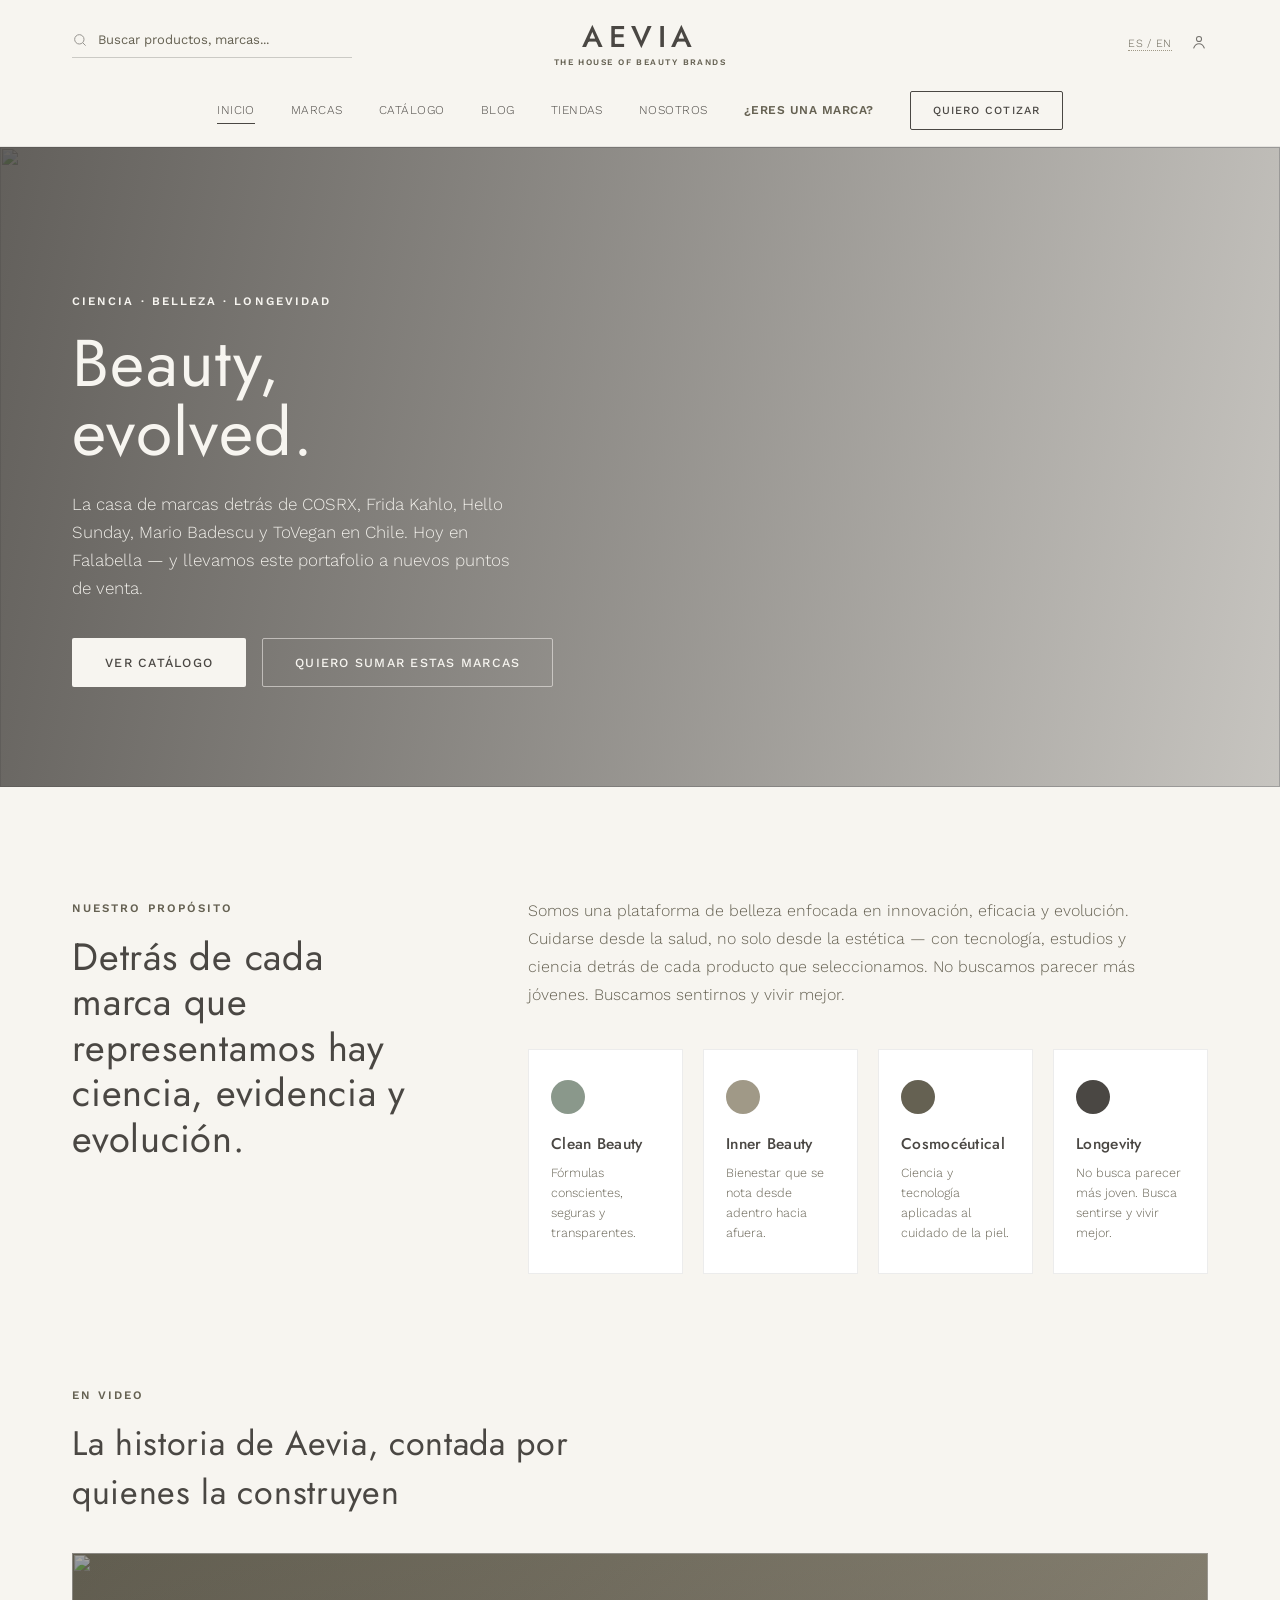
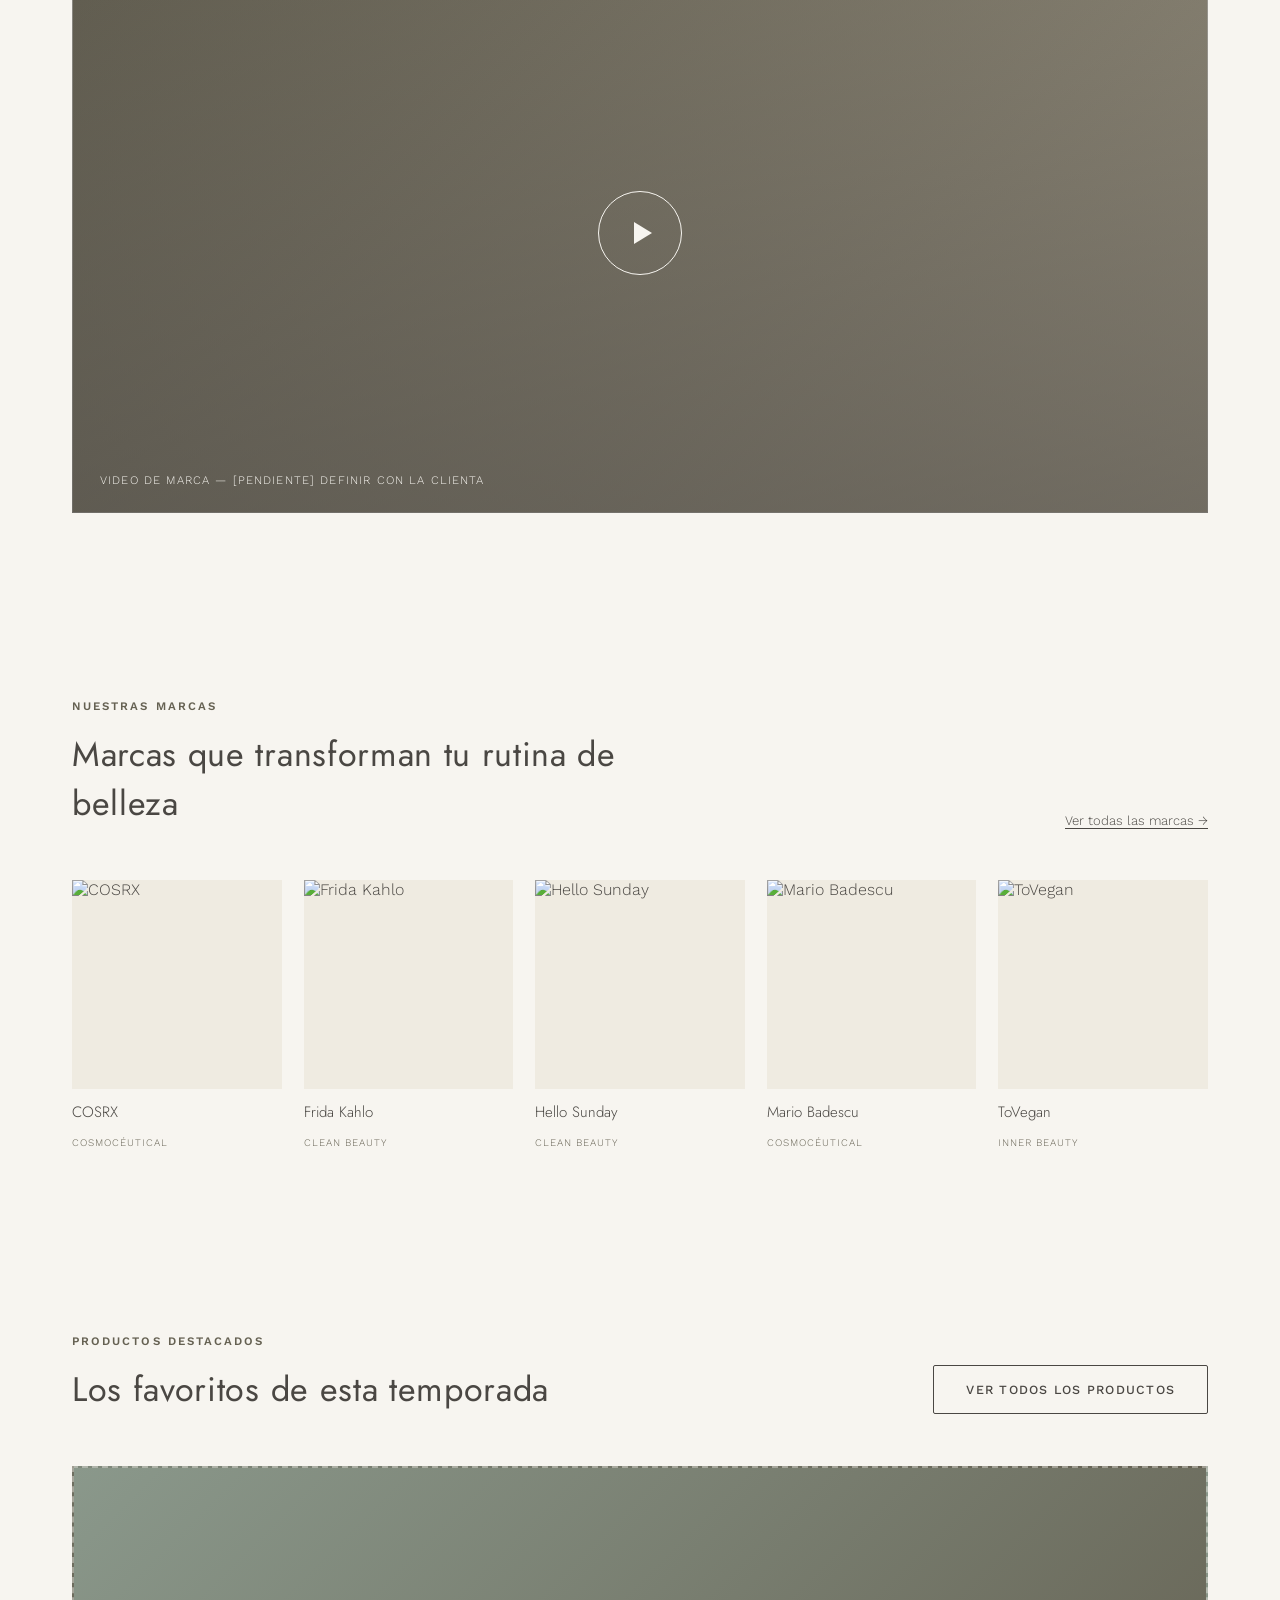
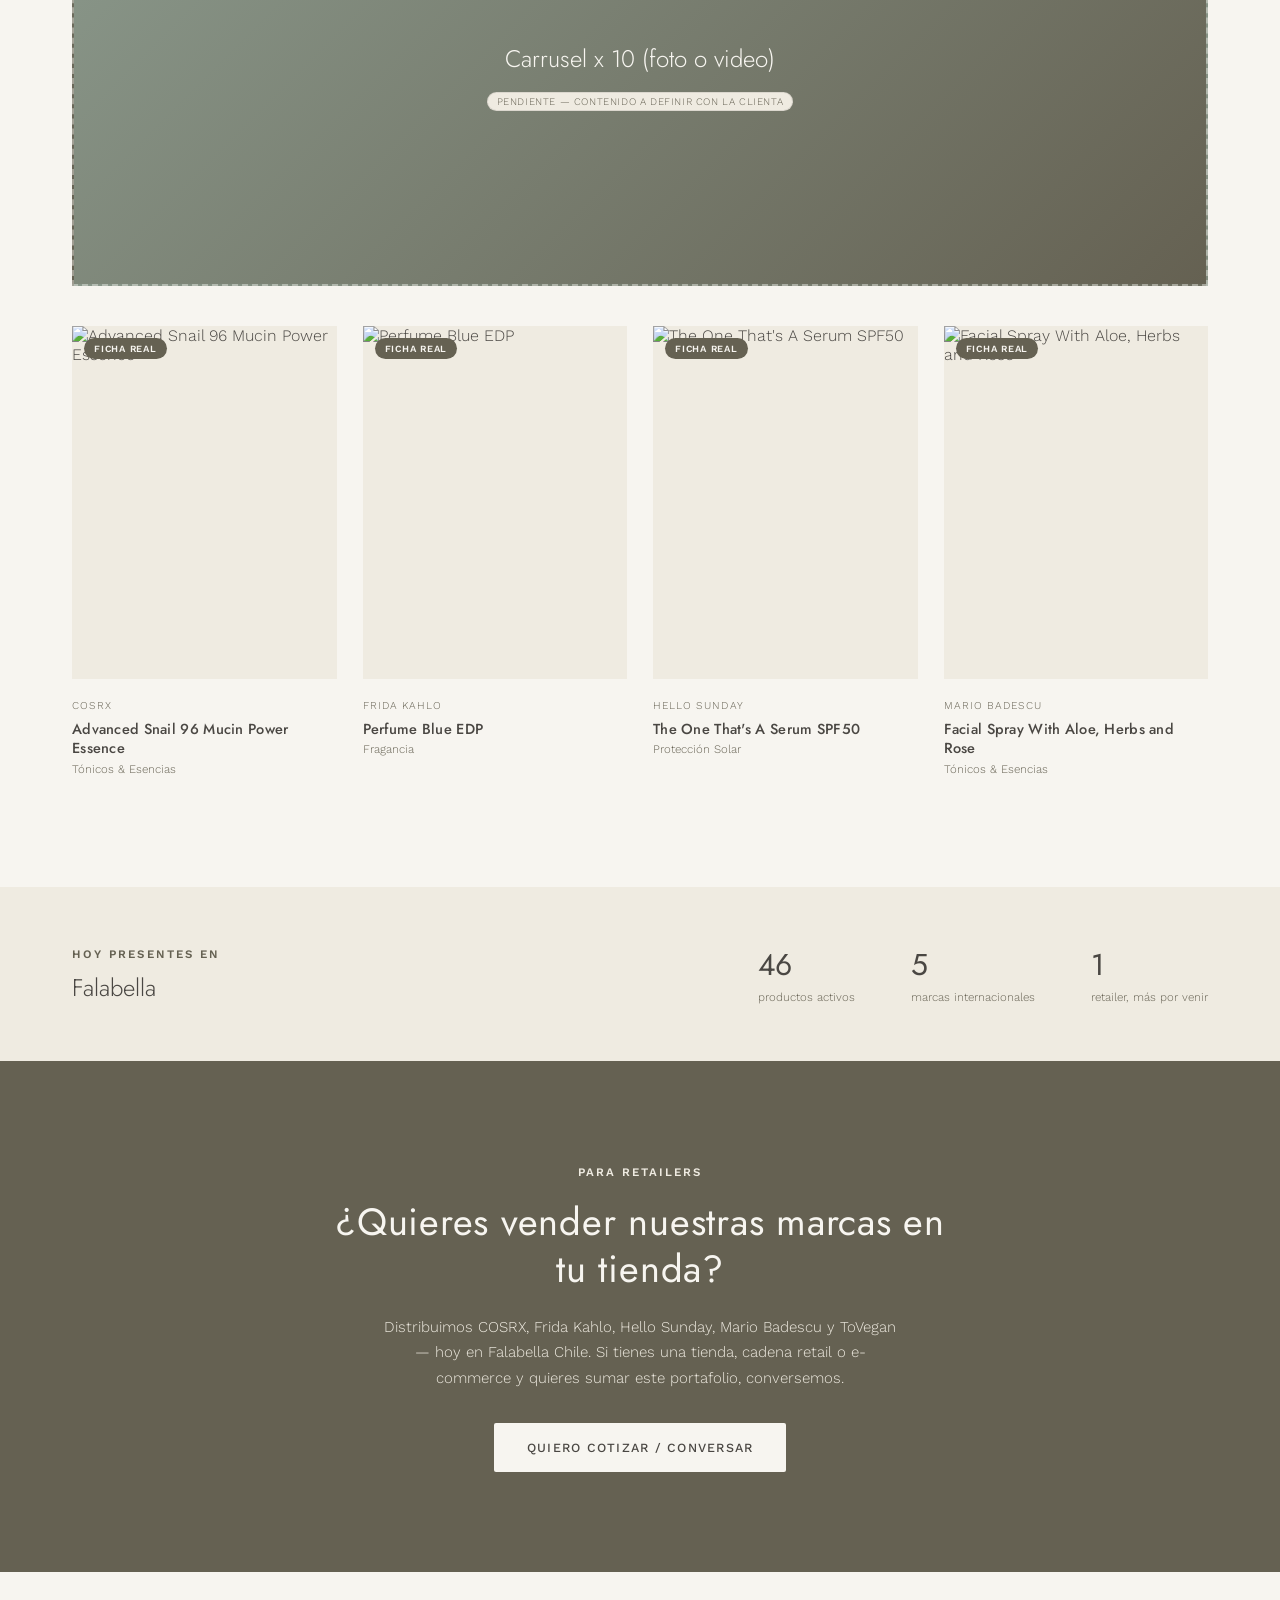
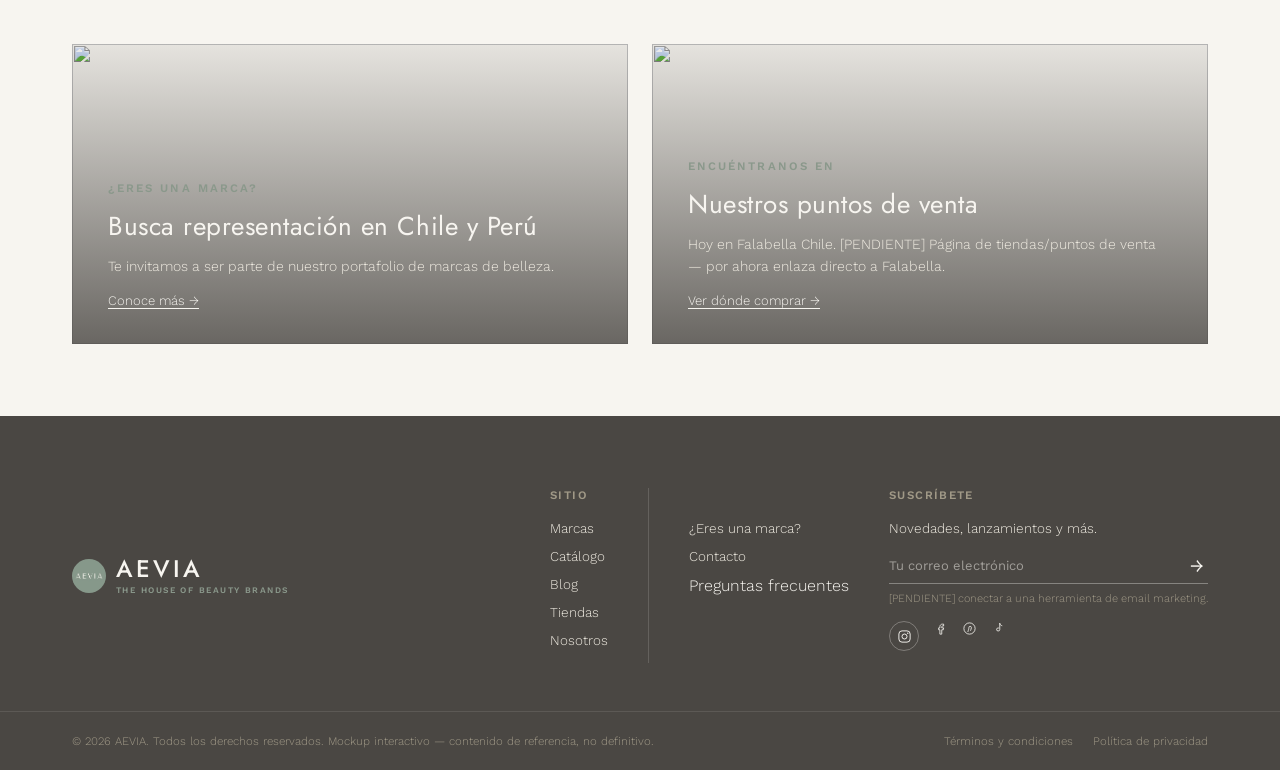
==== commit 670ab7f5: "Add files via upload" ====
--- a/index.html
+++ b/index.html
@@ -8,7 +8,7 @@
 <link rel="preconnect" href="https://fonts.googleapis.com">
 <link rel="preconnect" href="https://fonts.gstatic.com" crossorigin>
 <link href="https://fonts.googleapis.com/css2?family=Jost:wght@300;400;500;600&family=Work+Sans:wght@300;400;500;600&display=swap" rel="stylesheet">
-<link rel="stylesheet" href="css/styles.css?v=4">
+<link rel="stylesheet" href="css/styles.css?v=5">
 </head>
 <body>
 <a class="skip-link" href="#main">Saltar al contenido</a>
--- a/css/styles.css
+++ b/css/styles.css
@@ -55,7 +55,7 @@
   font-size: 11.5px;
   letter-spacing: .18em;
   text-transform: uppercase;
-  color: var(--sage);
+  color: var(--olive);
   font-weight: 600;
   display: inline-block;
 }
@@ -116,7 +116,7 @@
 .header-search { flex: 1; max-width: 280px; display: flex; align-items: center; gap: 10px; border-bottom: 1px solid rgba(74,71,67,.25); padding-bottom: 8px; }
 .header-search svg { flex-shrink: 0; opacity: .55; }
 .header-search input { flex: 1; border: none; background: transparent; font-size: 13px; color: var(--dark); padding: 2px 0; }
-.header-search input::placeholder { color: var(--taupe); }
+.header-search input::placeholder { color: var(--olive); }
 .header-search input:focus { outline: none; }
 
 .brand-lockup { display: flex; align-items: center; gap: 10px; }
@@ -127,7 +127,7 @@
 
 .brand-lockup-center { display: flex; flex-direction: column; align-items: center; line-height: 1; text-align: center; }
 .brand-lockup-center .logo { font-size: 30px; font-weight: 500; letter-spacing: .18em; }
-.brand-lockup-center .sub { font-size: 8.5px; letter-spacing: .17em; color: var(--sage); margin-top: 6px; font-family: var(--font-body); font-weight: 600; }
+.brand-lockup-center .sub { font-size: 8.5px; letter-spacing: .17em; color: var(--olive); margin-top: 6px; font-family: var(--font-body); font-weight: 600; }
 
 .header-actions { flex: 1; max-width: 280px; display: flex; justify-content: flex-end; align-items: center; gap: 18px; }
 .header-actions .icon-link { opacity: .75; cursor: help; }
@@ -161,8 +161,8 @@
 }
 
 /* ---------- Breadcrumb ---------- */
-.breadcrumb { padding: 22px var(--gutter) 0; font-size: 12px; color: var(--taupe); }
-.breadcrumb a { color: var(--taupe); }
+.breadcrumb { padding: 22px var(--gutter) 0; font-size: 12px; color: var(--olive); }
+.breadcrumb a { color: var(--olive); }
 .breadcrumb .sep { margin: 0 6px; }
 .breadcrumb .current { color: var(--dark); }
 
@@ -246,7 +246,7 @@
 .brand-tile-img img { position: absolute; inset: 0; width: 100%; height: 100%; object-fit: cover; transition: transform .4s var(--ease); }
 .brand-tile:hover .brand-tile-img img { transform: scale(1.06); }
 .brand-tile-name { font-family: var(--font-display); font-size: 15px; color: var(--dark); }
-.brand-tile-cat { font-size: 10px; letter-spacing: .1em; text-transform: uppercase; color: var(--taupe); margin-top: 2px; display: block; }
+.brand-tile-cat { font-size: 10px; letter-spacing: .1em; text-transform: uppercase; color: var(--olive); margin-top: 2px; display: block; }
 @media (max-width: 900px) { .brand-strip { grid-template-columns: repeat(3, minmax(0,1fr)); } }
 @media (max-width: 560px) { .brand-strip { grid-template-columns: repeat(2, minmax(0,1fr)); } }
 
@@ -281,7 +281,7 @@
 .brand-card-body { padding: 24px 24px 28px; }
 .brand-card-body h3 { font-size: 20px; margin-bottom: 8px; }
 .brand-card-body p { font-size: 13px; color: var(--olive); line-height: 1.6; margin-bottom: 14px; }
-.brand-card-body .count { font-size: 11px; letter-spacing: .08em; text-transform: uppercase; color: var(--taupe); }
+.brand-card-body .count { font-size: 11px; letter-spacing: .08em; text-transform: uppercase; color: var(--olive); }
 @media (max-width: 900px) { .brand-cards { grid-template-columns: repeat(2, minmax(0,1fr)); } }
 @media (max-width: 600px) { .brand-cards { grid-template-columns: 1fr; } }
 
@@ -296,11 +296,11 @@
   font-size: 9.5px; letter-spacing: .08em; text-transform: uppercase; font-weight: 600;
   padding: 5px 10px; border-radius: 20px;
 }
-.product-badge.real { background: var(--sage); color: var(--cream); }
+.product-badge.real { background: var(--olive); color: var(--cream); }
 .product-badge.pending { background: var(--white); color: var(--olive); border: 1px solid var(--taupe); }
-.product-brand { font-size: 10.5px; letter-spacing: .1em; text-transform: uppercase; color: var(--sage); }
+.product-brand { font-size: 10.5px; letter-spacing: .1em; text-transform: uppercase; color: var(--olive); }
 .product-name { font-size: 14.5px; font-weight: 500; margin: 6px 0 0; line-height: 1.35; }
-.product-cat { font-size: 11.5px; color: var(--taupe); margin-top: 4px; }
+.product-cat { font-size: 11.5px; color: var(--olive); margin-top: 4px; }
 
 @media (max-width: 1100px) { .product-grid { grid-template-columns: repeat(3, minmax(0,1fr)); } }
 @media (max-width: 700px) { .product-grid { grid-template-columns: repeat(2, minmax(0,1fr)); gap: 24px 16px; } }
@@ -321,8 +321,8 @@
   font-size: 13px; border-radius: 20px; min-width: 220px; color: var(--dark);
 }
 .search-input:focus, .pill-select:focus { outline: 1.5px solid var(--sage); }
-.result-count { font-size: 12.5px; color: var(--taupe); }
-.empty-state { padding: 80px 0; text-align: center; color: var(--taupe); font-size: 14px; }
+.result-count { font-size: 12.5px; color: var(--olive); }
+.empty-state { padding: 80px 0; text-align: center; color: var(--olive); font-size: 14px; }
 
 /* ---------- Trust bar ---------- */
 .trust-bar { padding: 56px var(--gutter); background: var(--cream-alt); display: flex; align-items: center; justify-content: space-between; flex-wrap: wrap; gap: 32px; }
@@ -415,13 +415,13 @@
 
 /* ---------- Tabs ---------- */
 .tabs-nav { display: flex; gap: 40px; border-bottom: 1px solid rgba(74,71,67,.12); margin-bottom: 36px; overflow-x: auto; }
-.tab-btn { font-size: 12.5px; letter-spacing: .05em; text-transform: uppercase; padding: 15px 0; color: var(--taupe); background: none; border: none; border-bottom: 2px solid transparent; white-space: nowrap; }
+.tab-btn { font-size: 12.5px; letter-spacing: .05em; text-transform: uppercase; padding: 15px 0; color: var(--olive); background: none; border: none; border-bottom: 2px solid transparent; white-space: nowrap; }
 .tab-btn.active { color: var(--dark); border-bottom-color: var(--dark); }
 .tab-panel { display: none; font-size: 14.5px; line-height: 1.8; color: var(--olive); max-width: 760px; }
 .tab-panel.active { display: block; }
 
 /* ---------- Pending / placeholder marker ---------- */
-.pending-note { color: var(--taupe); font-style: italic; }
+.pending-note { color: var(--olive); font-style: italic; }
 .pending-chip { display: inline-block; font-size: 10px; letter-spacing: .06em; text-transform: uppercase; color: var(--olive); background: var(--cream-alt); border: 1px solid rgba(74,71,67,.12); padding: 3px 9px; border-radius: 10px; }
 
 /* ---------- Nosotros page ---------- */
@@ -436,7 +436,7 @@
 
 .timeline { display: flex; flex-direction: column; gap: 0; }
 .timeline-item { display: flex; gap: 32px; padding: 28px 0; border-bottom: 1px solid rgba(74,71,67,.1); }
-.timeline-item .year { width: 90px; flex-shrink: 0; font-family: var(--font-display); font-size: 20px; color: var(--sage); }
+.timeline-item .year { width: 90px; flex-shrink: 0; font-family: var(--font-display); font-size: 20px; color: var(--olive); }
 .timeline-item .txt h4 { font-size: 15.5px; font-weight: 500; margin-bottom: 6px; }
 .timeline-item .txt p { font-size: 13.5px; color: var(--olive); line-height: 1.6; }
 
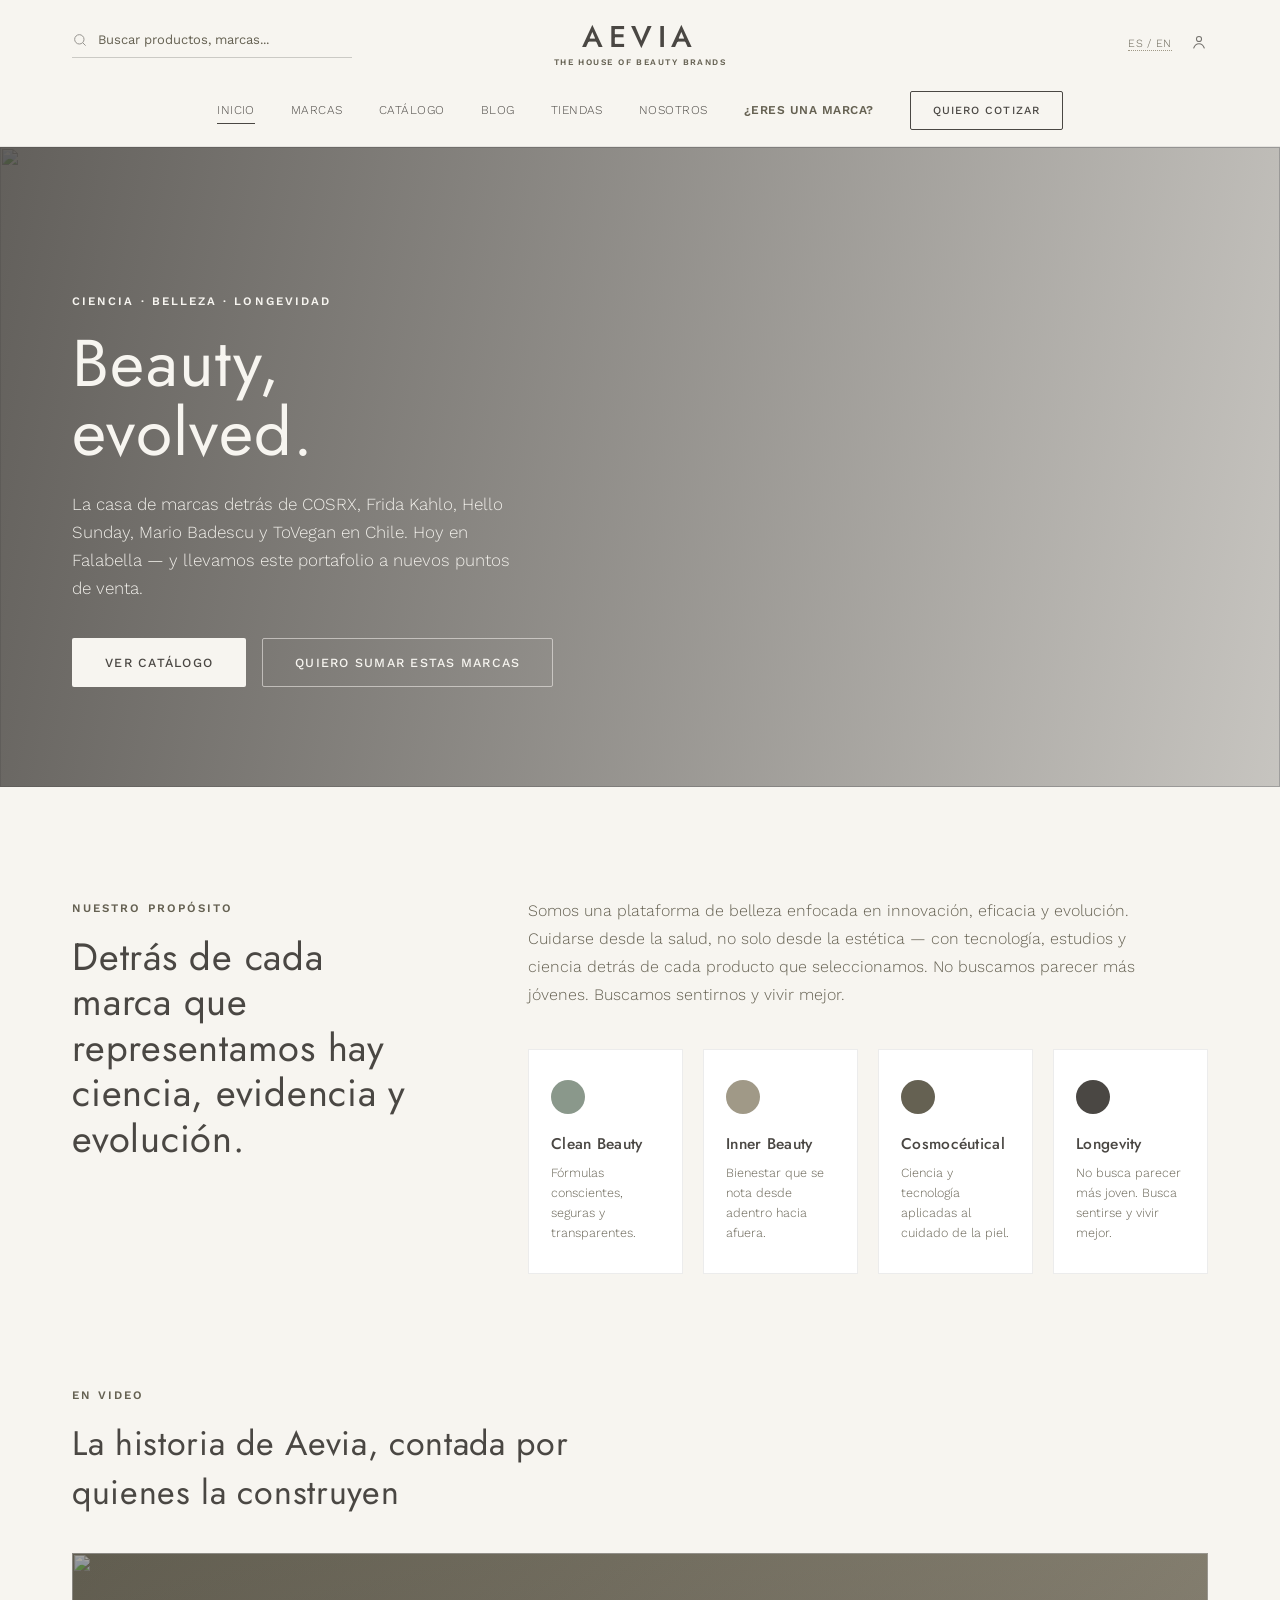
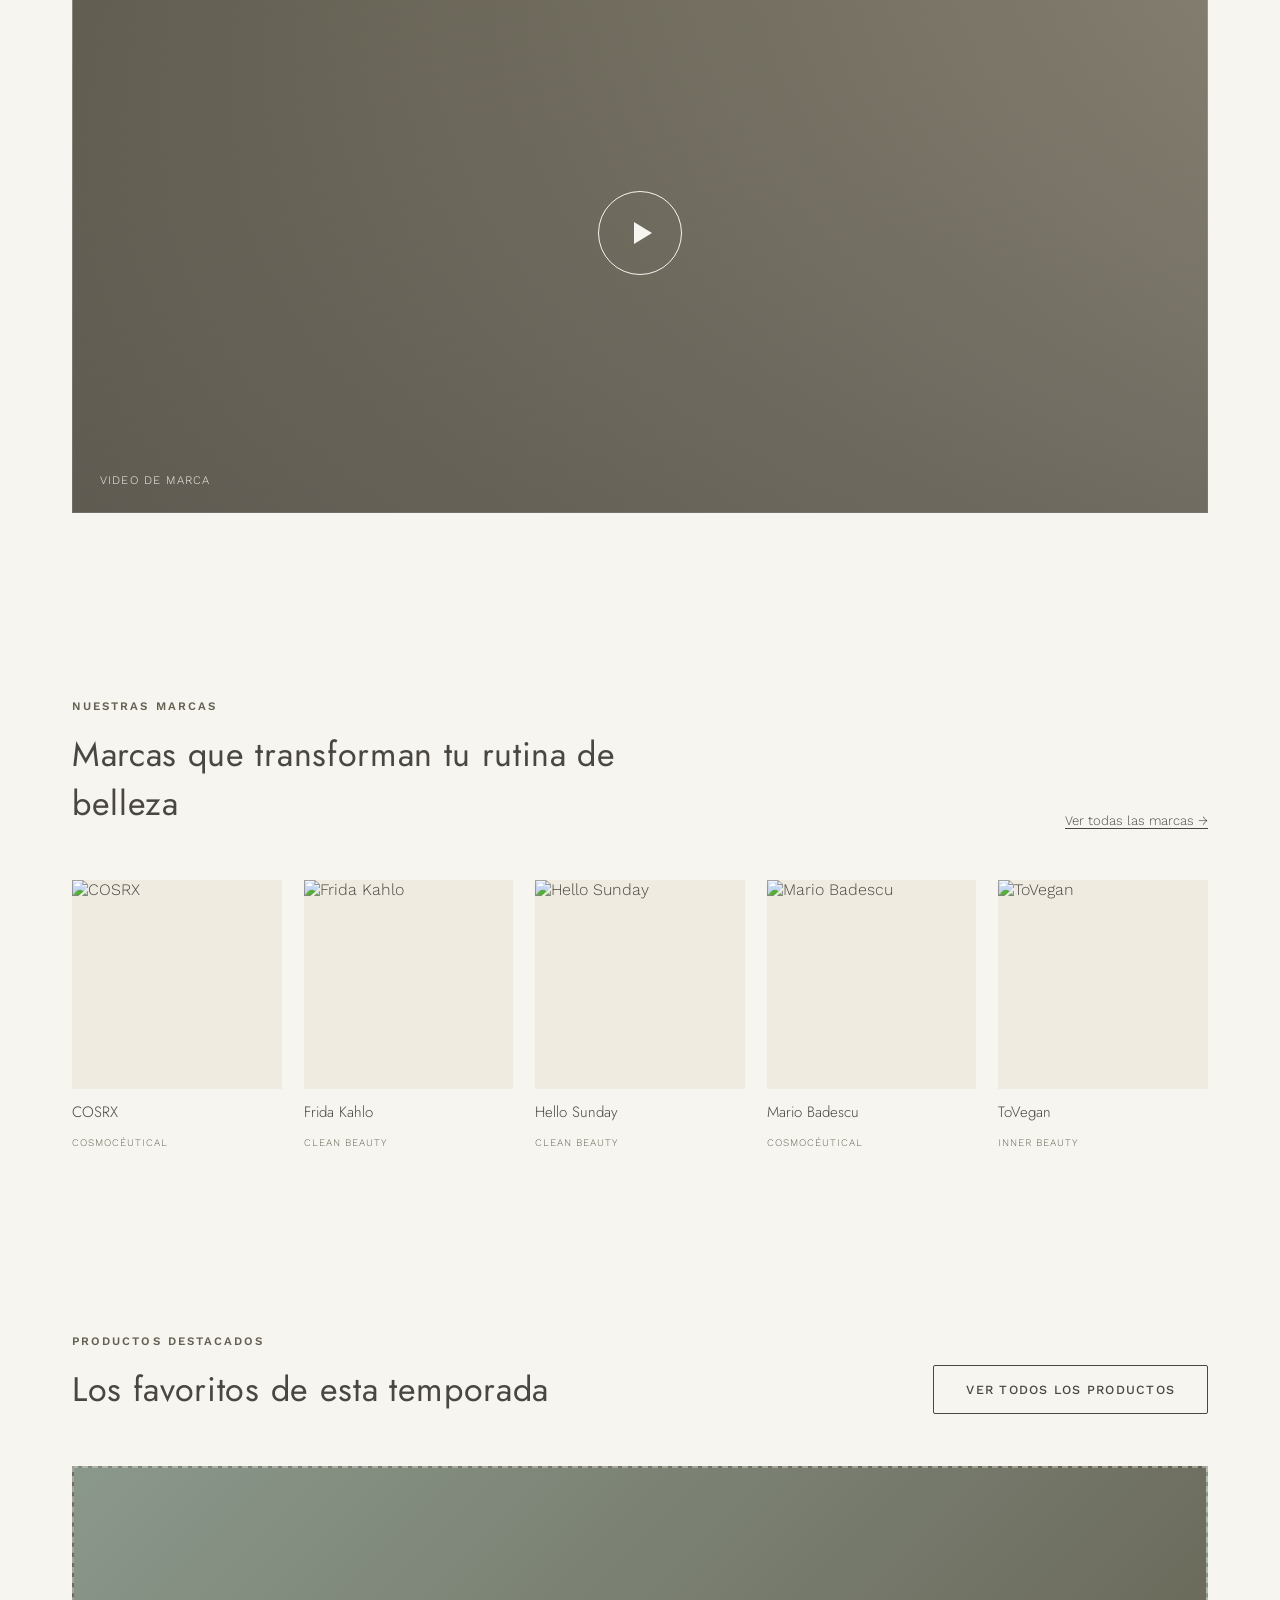
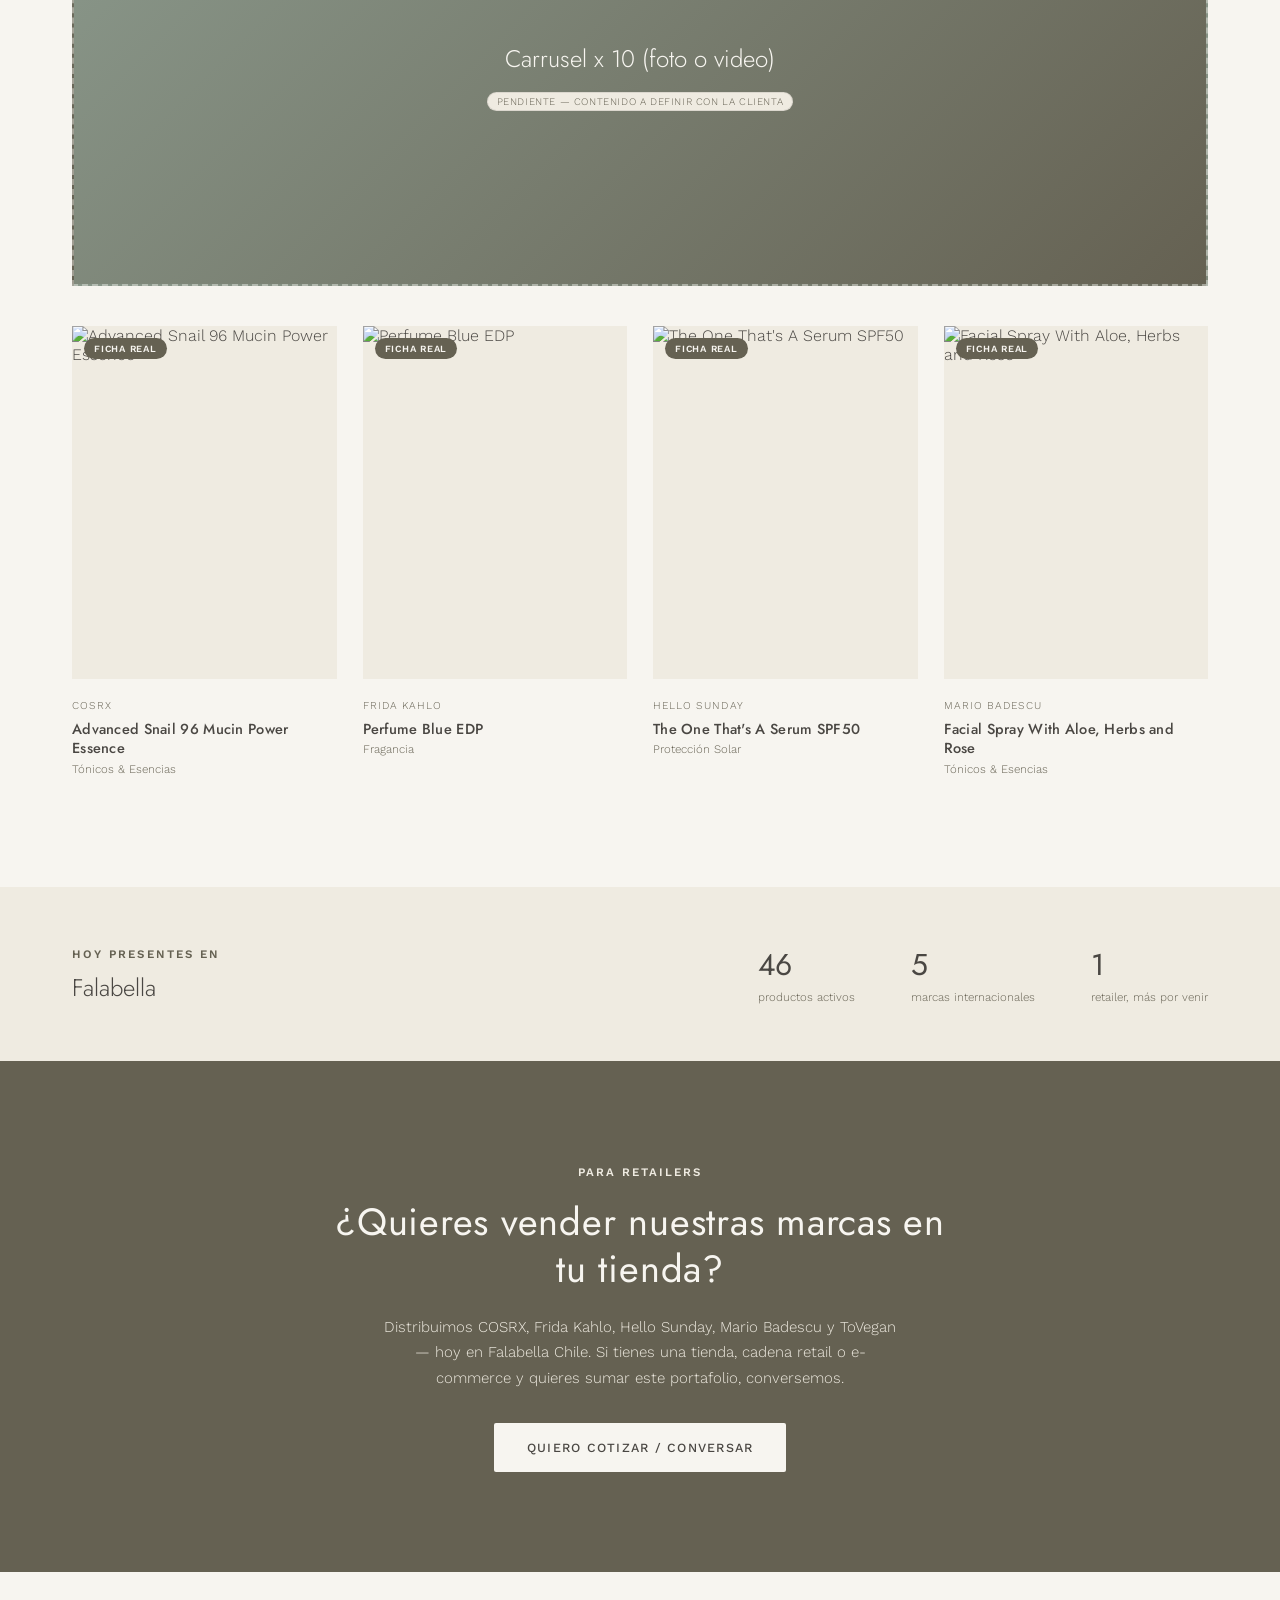
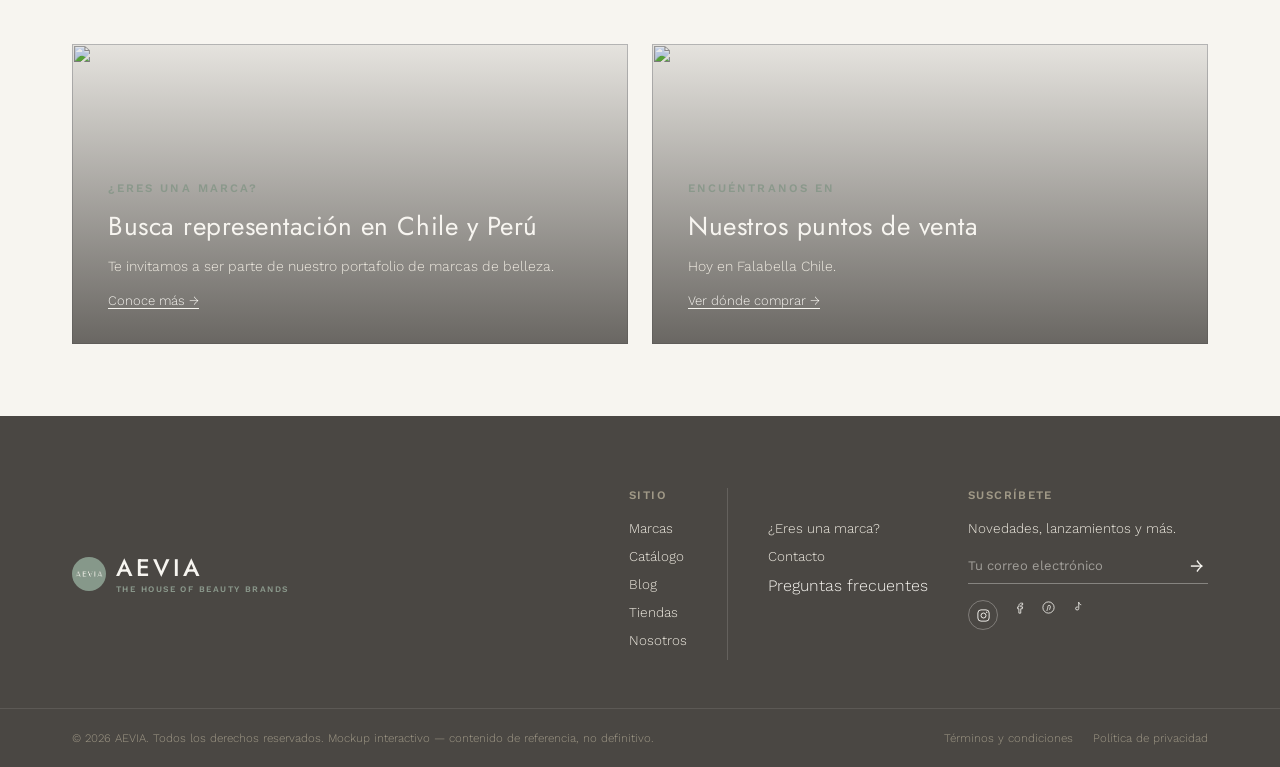
==== commit d4ef08ae: "Add files via upload" ====
--- a/index.html
+++ b/index.html
@@ -24,8 +24,8 @@
       <span class="sub">THE HOUSE OF BEAUTY BRANDS</span>
     </a>
     <div class="header-actions">
-      <span class="lang-toggle" title="[PENDIENTE] Sitio bilingüe — hoy solo en español">ES / EN</span>
-      <span class="icon-link" title="[PENDIENTE] Cuenta de usuario — fase 2, requiere carrito" aria-label="Mi cuenta (pendiente)">
+      <span class="lang-toggle">ES / EN</span>
+      <span class="icon-link" aria-label="Mi cuenta">
         <svg width="18" height="18" viewBox="0 0 24 24" fill="none"><circle cx="12" cy="8" r="3.4" stroke="#4a4743" stroke-width="1.4"/><path d="M5 20c1.2-3.8 4.2-5.8 7-5.8s5.8 2 7 5.8" stroke="#4a4743" stroke-width="1.4" stroke-linecap="round"/></svg>
       </span>
       <button class="nav-toggle" aria-label="Abrir menú" aria-expanded="false">
@@ -104,11 +104,11 @@
         <h2>La historia de Aevia, contada por quienes la construyen</h2>
       </div>
     </div>
-    <div class="video-block fade-up" id="video-block" role="button" tabindex="0" aria-label="Reproducir video de marca (pendiente)">
+    <div class="video-block fade-up" id="video-block" role="button" tabindex="0" aria-label="Reproducir video de marca">
       <img src="https://images.unsplash.com/photo-1602052577122-f73b9710adba?auto=format&fit=crop&w=1600&h=1000&q=80" alt="">
       <div class="scrim"></div>
       <div class="play-btn"><div class="tri"></div></div>
-      <span class="video-caption">Video de marca — [PENDIENTE] definir con la clienta</span>
+      <span class="video-caption">Video de marca</span>
     </div>
   </section>
 
@@ -172,12 +172,12 @@
         <p style="font-size:14px; line-height:1.6; color:var(--cream-alt); margin-bottom:16px">Te invitamos a ser parte de nuestro portafolio de marcas de belleza.</p>
         <span class="btn-link" style="color:var(--cream)">Conoce más →</span>
       </a>
-      <a class="split-banner-card fade-up" href="https://www.falabella.com" target="_blank" rel="noopener">
+      <a class="split-banner-card fade-up" href="tiendas.html">
         <img src="https://images.unsplash.com/photo-1521590832167-7bcbfaa6381f?auto=format&fit=crop&w=900&h=700&q=80" alt="">
         <div class="scrim"></div>
         <span class="eyebrow" style="color:var(--sage)">Encuéntranos en</span>
         <h3 style="font-family:'Jost',sans-serif; font-size:26px; font-weight:400; color:var(--cream); margin:12px 0 10px">Nuestros puntos de venta</h3>
-        <p style="font-size:14px; line-height:1.6; color:var(--cream-alt); margin-bottom:16px">Hoy en Falabella Chile. [PENDIENTE] Página de tiendas/puntos de venta — por ahora enlaza directo a Falabella.</p>
+        <p style="font-size:14px; line-height:1.6; color:var(--cream-alt); margin-bottom:16px">Hoy en Falabella Chile.</p>
         <span class="btn-link" style="color:var(--cream)">Ver dónde comprar →</span>
       </a>
     </div>
@@ -217,7 +217,6 @@
           <input type="email" placeholder="Tu correo electrónico" required>
           <button type="submit" aria-label="Suscribirme">&#8594;</button>
         </form>
-        <small>[PENDIENTE] conectar a una herramienta de email marketing.</small>
         <div class="footer-social">
           <a href="https://instagram.com/aevia.cl" target="_blank" rel="noopener" aria-label="Instagram">
             <svg width="15" height="15" viewBox="0 0 24 24" fill="none"><rect x="3" y="3" width="18" height="18" rx="5" stroke="#F7F5F0" stroke-width="1.5"/><circle cx="12" cy="12" r="4" stroke="#F7F5F0" stroke-width="1.5"/><circle cx="17.2" cy="6.8" r="1.1" fill="#F7F5F0"/></svg>
@@ -244,8 +243,8 @@
   </div>
 </footer>
 
-<script src="js/data.js?v=3"></script>
-<script src="js/main.js?v=3"></script>
+<script src="js/data.js?v=4"></script>
+<script src="js/main.js?v=5"></script>
 <script>
   initNav("inicio");
   initHomePage();
